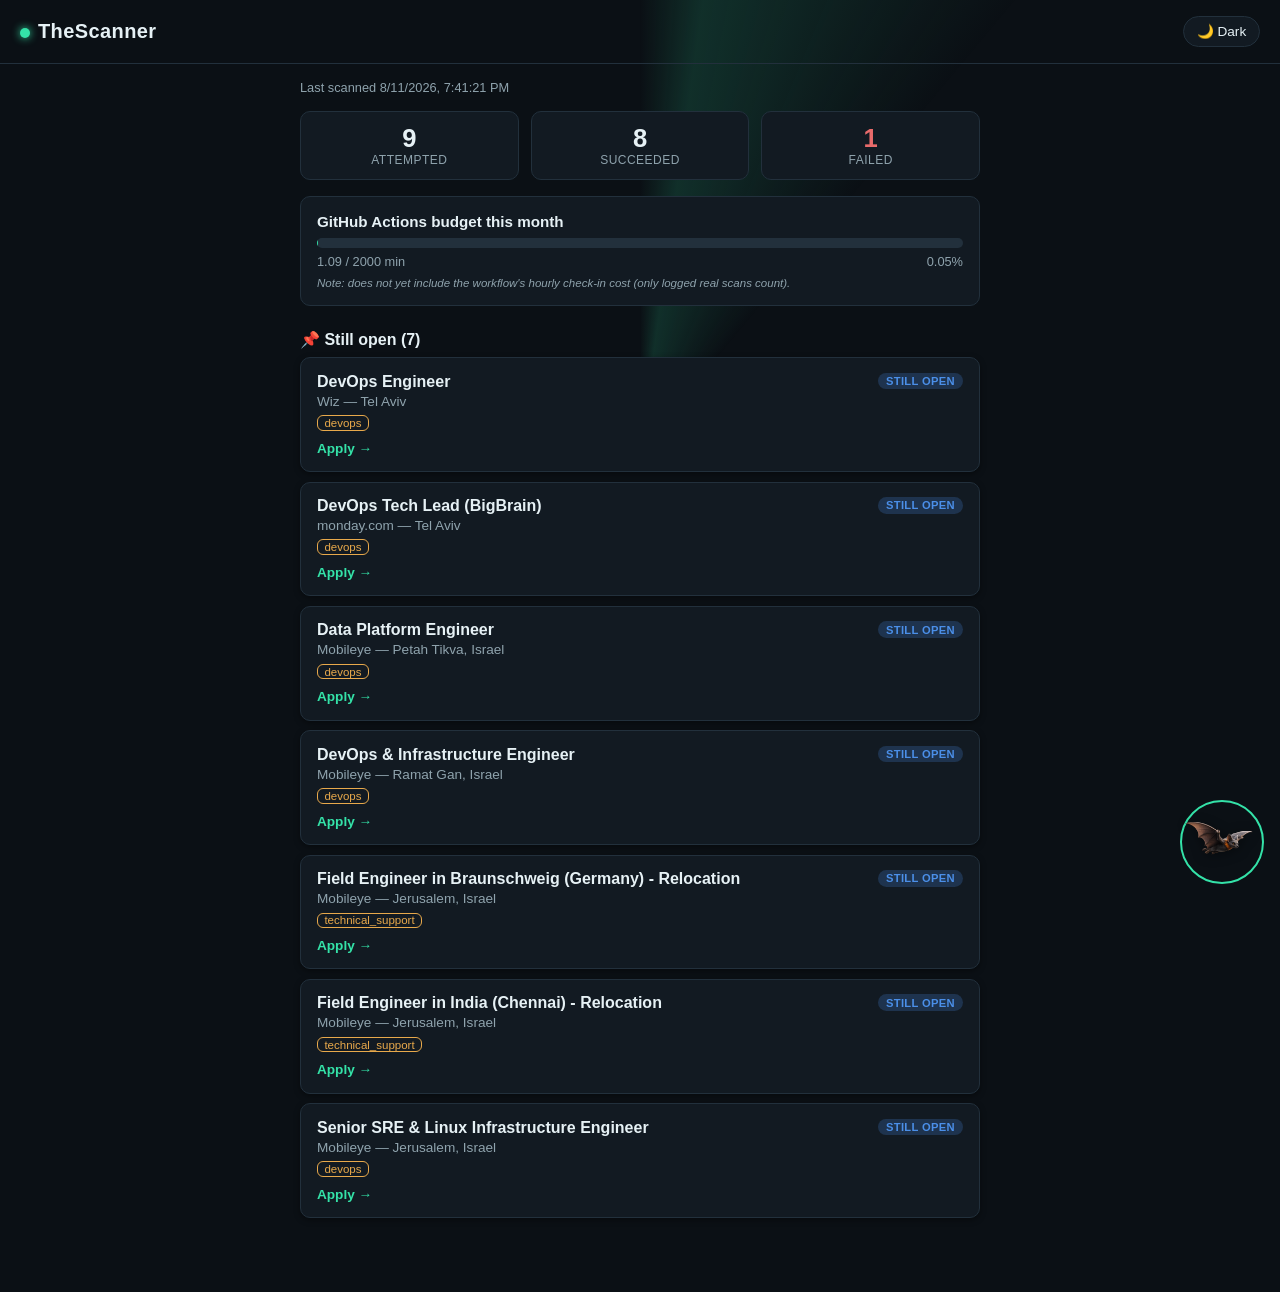
==== pwa/index.html @ 512afd92 "Session 15: the first real PWA Includes Session 14's pending work (usage/budget.py real budget calcu" ====
<!doctype html>
<html lang="en">
<head>
  <meta charset="utf-8" />
  <meta name="viewport" content="width=device-width, initial-scale=1" />
  <title>TheScanner</title>
  <link rel="manifest" href="manifest.json" />
  <link rel="icon" href="icons/icon-192.png" />
  <meta name="theme-color" content="#0b1015" />
  <link rel="stylesheet" href="styles.css" />
</head>
<body>
  <div class="radar-backdrop" aria-hidden="true"></div>

  <header>
    <h1><span class="radar-dot" aria-hidden="true"></span>TheScanner</h1>
    <button id="theme-toggle" type="button" aria-label="Toggle dark/light theme">🌙 Dark</button>
  </header>

  <main>
    <p class="generated-at" id="generated-at"></p>

    <section class="summary-strip" id="summary-strip" aria-label="Scan summary">
      <!-- Filled by app.js from latest_scan.json -->
    </section>

    <section class="budget-widget" aria-label="Scan budget">
      <h2>GitHub Actions budget this month</h2>
      <div class="budget-bar-track">
        <div class="budget-bar-fill" id="budget-bar-fill"></div>
      </div>
      <div class="budget-numbers" id="budget-numbers"></div>
      <p class="budget-note" id="budget-note"></p>
    </section>

    <div id="job-groups">
      <!-- Filled by app.js: one .job-group per scan_status, from latest_scan.json -->
    </div>
  </main>

  <div class="mascot-widget" aria-hidden="true">
    <div class="ping-ring"></div>
    <img id="mascot-frame" src="bat-frame-1.png" alt="" />
  </div>

  <script src="app.js"></script>
</body>
</html>
---- pwa/styles.css ----
/* TheScanner PWA — dark radar theme (Session 15).

No demo.html was found in the repo to match pixel-for-pixel (flagged in
the handoff) — this is built from the task's own description (dark radar
theme, sonar-corner mascot widget, job cards with new/still_open badges)
plus the real mascot art already in the repo. Light theme is a straight
variable-swap via [data-theme="light"], since the toggle itself is
cosmetic-only this session (no persistence yet — deferred per scope).
*/

:root {
  --bg: #0b1015;
  --bg-elevated: #121a22;
  --border: #22303c;
  --text: #e6f1f5;
  --text-dim: #8fa3ad;
  --radar-green: #34e2a8;
  --radar-green-dim: #1c6b52;
  --accent-amber: #e8a94b; /* echoes the mascot's fur collar */
  --new-badge: #34e2a8;
  --still-open-badge: #4b8fe8;
  --error-red: #e86b6b;
  --shadow: rgba(0, 0, 0, 0.4);
}

[data-theme="light"] {
  --bg: #f4f7f8;
  --bg-elevated: #ffffff;
  --border: #d7e0e3;
  --text: #12181c;
  --text-dim: #5b6b72;
  --radar-green: #0f9d6f;
  --radar-green-dim: #bfe9d9;
  --accent-amber: #c07a1e;
  --new-badge: #0f9d6f;
  --still-open-badge: #2a6fc7;
  --error-red: #c0392b;
  --shadow: rgba(0, 0, 0, 0.08);
}

* {
  box-sizing: border-box;
}

body {
  margin: 0;
  font-family: -apple-system, "Segoe UI", Roboto, sans-serif;
  background: var(--bg);
  color: var(--text);
  min-height: 100vh;
  transition: background-color 0.2s, color 0.2s;
}

/* --- Radar sweep backdrop: a slowly-rotating conic gradient behind the
   header, evoking a sonar/radar scope. Purely decorative, GPU-cheap
   (one rotating gradient, no per-frame JS). --- */
.radar-backdrop {
  position: fixed;
  inset: 0;
  z-index: -1;
  overflow: hidden;
  pointer-events: none;
}

.radar-backdrop::before {
  content: "";
  position: absolute;
  top: -50%;
  left: -50%;
  width: 200%;
  height: 200%;
  background: conic-gradient(
    from 0deg,
    transparent 0deg,
    var(--radar-green-dim) 8deg,
    transparent 40deg
  );
  animation: radar-sweep 6s linear infinite;
  opacity: 0.35;
}

@keyframes radar-sweep {
  to {
    transform: rotate(360deg);
  }
}

header {
  display: flex;
  align-items: center;
  justify-content: space-between;
  padding: 1rem 1.25rem;
  border-bottom: 1px solid var(--border);
}

header h1 {
  font-size: 1.25rem;
  margin: 0;
  letter-spacing: 0.02em;
}

header h1 .radar-dot {
  display: inline-block;
  width: 0.5em;
  height: 0.5em;
  border-radius: 50%;
  background: var(--radar-green);
  margin-right: 0.4em;
  box-shadow: 0 0 8px var(--radar-green);
  animation: pulse 2s ease-in-out infinite;
}

@keyframes pulse {
  0%, 100% { opacity: 1; }
  50% { opacity: 0.4; }
}

#theme-toggle {
  background: var(--bg-elevated);
  border: 1px solid var(--border);
  color: var(--text);
  border-radius: 999px;
  padding: 0.4rem 0.8rem;
  cursor: pointer;
  font-size: 0.85rem;
}

main {
  max-width: 720px;
  margin: 0 auto;
  padding: 1rem 1.25rem 4rem;
}

/* --- Summary strip: companies attempted/succeeded/failed, generated_at --- */
.summary-strip {
  display: grid;
  grid-template-columns: repeat(3, 1fr);
  gap: 0.75rem;
  margin: 1rem 0;
}

.summary-tile {
  background: var(--bg-elevated);
  border: 1px solid var(--border);
  border-radius: 10px;
  padding: 0.75rem;
  text-align: center;
}

.summary-tile .value {
  font-size: 1.6rem;
  font-weight: 600;
}

.summary-tile .label {
  font-size: 0.75rem;
  color: var(--text-dim);
  text-transform: uppercase;
  letter-spacing: 0.04em;
}

.summary-tile.failed .value {
  color: var(--error-red);
}

.generated-at {
  color: var(--text-dim);
  font-size: 0.8rem;
  margin: 0 0 1rem;
}

/* --- Scan budget widget --- */
.budget-widget {
  background: var(--bg-elevated);
  border: 1px solid var(--border);
  border-radius: 10px;
  padding: 1rem;
  margin: 1rem 0;
}

.budget-widget h2 {
  margin: 0 0 0.5rem;
  font-size: 0.95rem;
}

.budget-bar-track {
  background: var(--border);
  border-radius: 999px;
  height: 10px;
  overflow: hidden;
}

.budget-bar-fill {
  height: 100%;
  background: var(--radar-green);
  border-radius: 999px;
  transition: width 0.4s ease;
}

.budget-bar-fill.over-cap {
  background: var(--error-red);
}

.budget-numbers {
  display: flex;
  justify-content: space-between;
  font-size: 0.8rem;
  color: var(--text-dim);
  margin-top: 0.4rem;
}

.budget-note {
  font-size: 0.72rem;
  color: var(--text-dim);
  margin: 0.5rem 0 0;
  font-style: italic;
}

/* --- Job groups + cards --- */
.job-group h2 {
  font-size: 1rem;
  margin: 1.5rem 0 0.5rem;
  display: flex;
  align-items: center;
  gap: 0.5rem;
}

.job-card {
  background: var(--bg-elevated);
  border: 1px solid var(--border);
  border-radius: 10px;
  padding: 0.9rem 1rem;
  margin-bottom: 0.6rem;
  box-shadow: 0 2px 6px var(--shadow);
}

.job-card-top {
  display: flex;
  justify-content: space-between;
  align-items: flex-start;
  gap: 0.75rem;
}

.job-title {
  font-weight: 600;
  margin: 0 0 0.2rem;
}

.job-meta {
  color: var(--text-dim);
  font-size: 0.85rem;
  margin: 0;
}

.badge {
  display: inline-block;
  font-size: 0.7rem;
  font-weight: 600;
  text-transform: uppercase;
  letter-spacing: 0.03em;
  padding: 0.15rem 0.5rem;
  border-radius: 999px;
  white-space: nowrap;
}

.badge.new {
  background: color-mix(in srgb, var(--new-badge) 22%, transparent);
  color: var(--new-badge);
}

.badge.still_open {
  background: color-mix(in srgb, var(--still-open-badge) 22%, transparent);
  color: var(--still-open-badge);
}

.role-tag {
  display: inline-block;
  font-size: 0.72rem;
  color: var(--accent-amber);
  border: 1px solid var(--accent-amber);
  border-radius: 6px;
  padding: 0.05rem 0.4rem;
  margin-top: 0.4rem;
}

.apply-link {
  display: inline-block;
  margin-top: 0.6rem;
  color: var(--radar-green);
  text-decoration: none;
  font-size: 0.85rem;
  font-weight: 600;
}

.apply-link:hover {
  text-decoration: underline;
}

.empty-state, .error-state {
  color: var(--text-dim);
  text-align: center;
  padding: 2rem 1rem;
}

.error-state {
  color: var(--error-red);
}

/* --- Sonar-corner mascot widget: fixed to a screen corner, a small
   radar "ping" ring animates outward from behind the bat on a loop,
   and the bat's own pose cycles through the 4 captured frames to read
   as a gentle wing-flap rather than a static sticker. --- */
.mascot-widget {
  position: fixed;
  right: 1rem;
  bottom: 1rem;
  width: 84px;
  height: 84px;
  pointer-events: none;
  z-index: 5;
}

.mascot-widget .ping-ring {
  position: absolute;
  inset: 0;
  border: 2px solid var(--radar-green);
  border-radius: 50%;
  animation: ping 2.4s ease-out infinite;
}

@keyframes ping {
  0% { transform: scale(0.5); opacity: 0.8; }
  100% { transform: scale(1.6); opacity: 0; }
}

.mascot-widget img {
  position: absolute;
  inset: 0;
  width: 100%;
  height: 100%;
  object-fit: contain;
  filter: drop-shadow(0 2px 6px var(--shadow));
}

/* The 4 pose frames cycle via a JS-driven <img src> swap (app.js), not a
   CSS sprite/steps() animation — simpler than fighting 4 frames that
   aren't a uniform sprite grid position within one element's background. */

@media (max-width: 480px) {
  .summary-strip {
    grid-template-columns: 1fr 1fr;
  }
  .mascot-widget {
    width: 64px;
    height: 64px;
  }
}
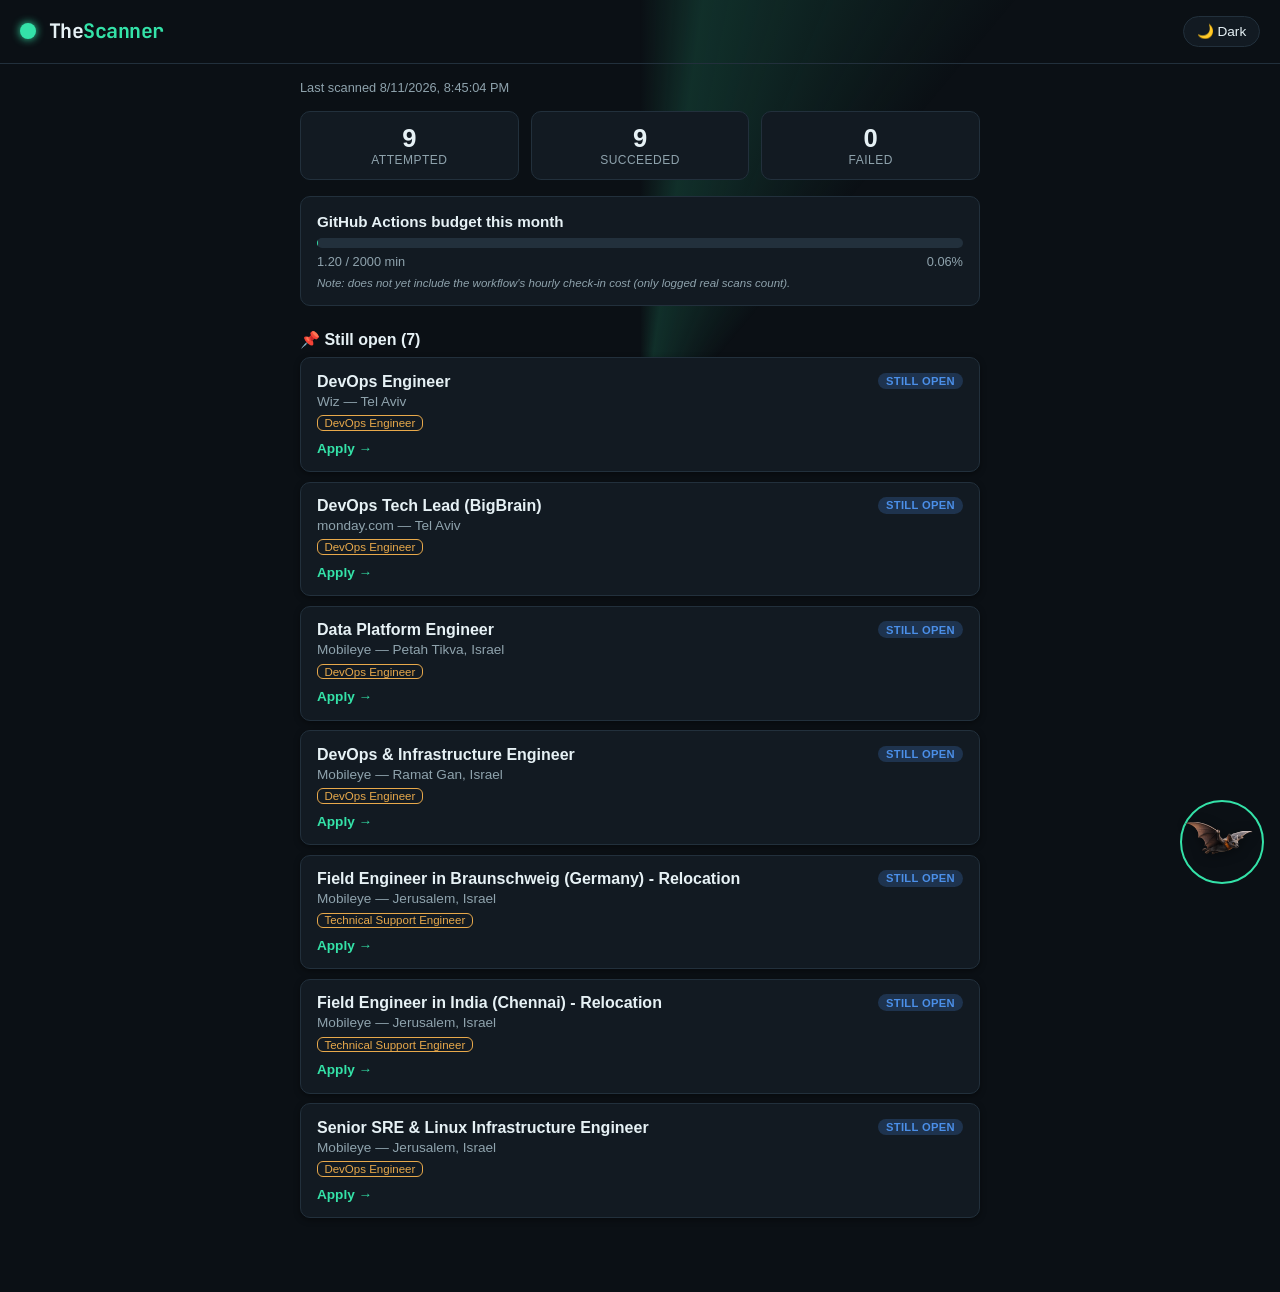
==== commit 22f007ab: "Session 17: PWA visual fixes (wordmark, role labels) - Wordmark: .wordmark/.wordmark span now match " ====
--- a/pwa/index.html
+++ b/pwa/index.html
@@ -7,13 +7,18 @@
   <link rel="manifest" href="manifest.json" />
   <link rel="icon" href="icons/icon-192.png" />
   <meta name="theme-color" content="#0b1015" />
+  <link rel="preconnect" href="https://fonts.googleapis.com" />
+  <link href="https://fonts.googleapis.com/css2?family=JetBrains+Mono:wght@400;500;700&family=IBM+Plex+Sans:wght@400;500;600&display=swap" rel="stylesheet" />
   <link rel="stylesheet" href="styles.css" />
 </head>
 <body>
   <div class="radar-backdrop" aria-hidden="true"></div>
 
   <header>
-    <h1><span class="radar-dot" aria-hidden="true"></span>TheScanner</h1>
+    <h1>
+      <span class="radar-dot" aria-hidden="true"></span>
+      <div class="wordmark">The<span>Scanner</span></div>
+    </h1>
     <button id="theme-toggle" type="button" aria-label="Toggle dark/light theme">🌙 Dark</button>
   </header>
 
--- a/pwa/styles.css
+++ b/pwa/styles.css
@@ -16,6 +16,13 @@
   --text-dim: #8fa3ad;
   --radar-green: #34e2a8;
   --radar-green-dim: #1c6b52;
+  /* --teal: the wordmark spec (Session 17) references var(--teal)
+     directly, but the original demo.html — which never made it into this
+     repo — isn't available to pull its exact hex from. Aliased to the
+     same accent already used everywhere else in this UI (radar dot,
+     budget bar, apply links) rather than guessing a new, unrelated color;
+     flagged in the handoff as a judgment call, not a confirmed match. */
+  --teal: var(--radar-green);
   --accent-amber: #e8a94b; /* echoes the mascot's fur collar */
   --new-badge: #34e2a8;
   --still-open-badge: #4b8fe8;
@@ -31,6 +38,7 @@
   --text-dim: #5b6b72;
   --radar-green: #0f9d6f;
   --radar-green-dim: #bfe9d9;
+  --teal: var(--radar-green);
   --accent-amber: #c07a1e;
   --new-badge: #0f9d6f;
   --still-open-badge: #2a6fc7;
@@ -94,10 +102,21 @@
 }
 
 header h1 {
-  font-size: 1.25rem;
+  display: flex;
+  align-items: center;
   margin: 0;
-  letter-spacing: 0.02em;
-}
+}
+
+/* Wordmark — matches the original demo.html spec exactly (Session 17;
+   Session 15 built the header from a text description since demo.html
+   itself never made it into this repo, and got this part wrong). */
+.wordmark {
+  font-family: 'JetBrains Mono', monospace;
+  font-weight: 700;
+  font-size: 20px;
+  letter-spacing: -0.5px;
+}
+.wordmark span { color: var(--teal); }
 
 header h1 .radar-dot {
   display: inline-block;
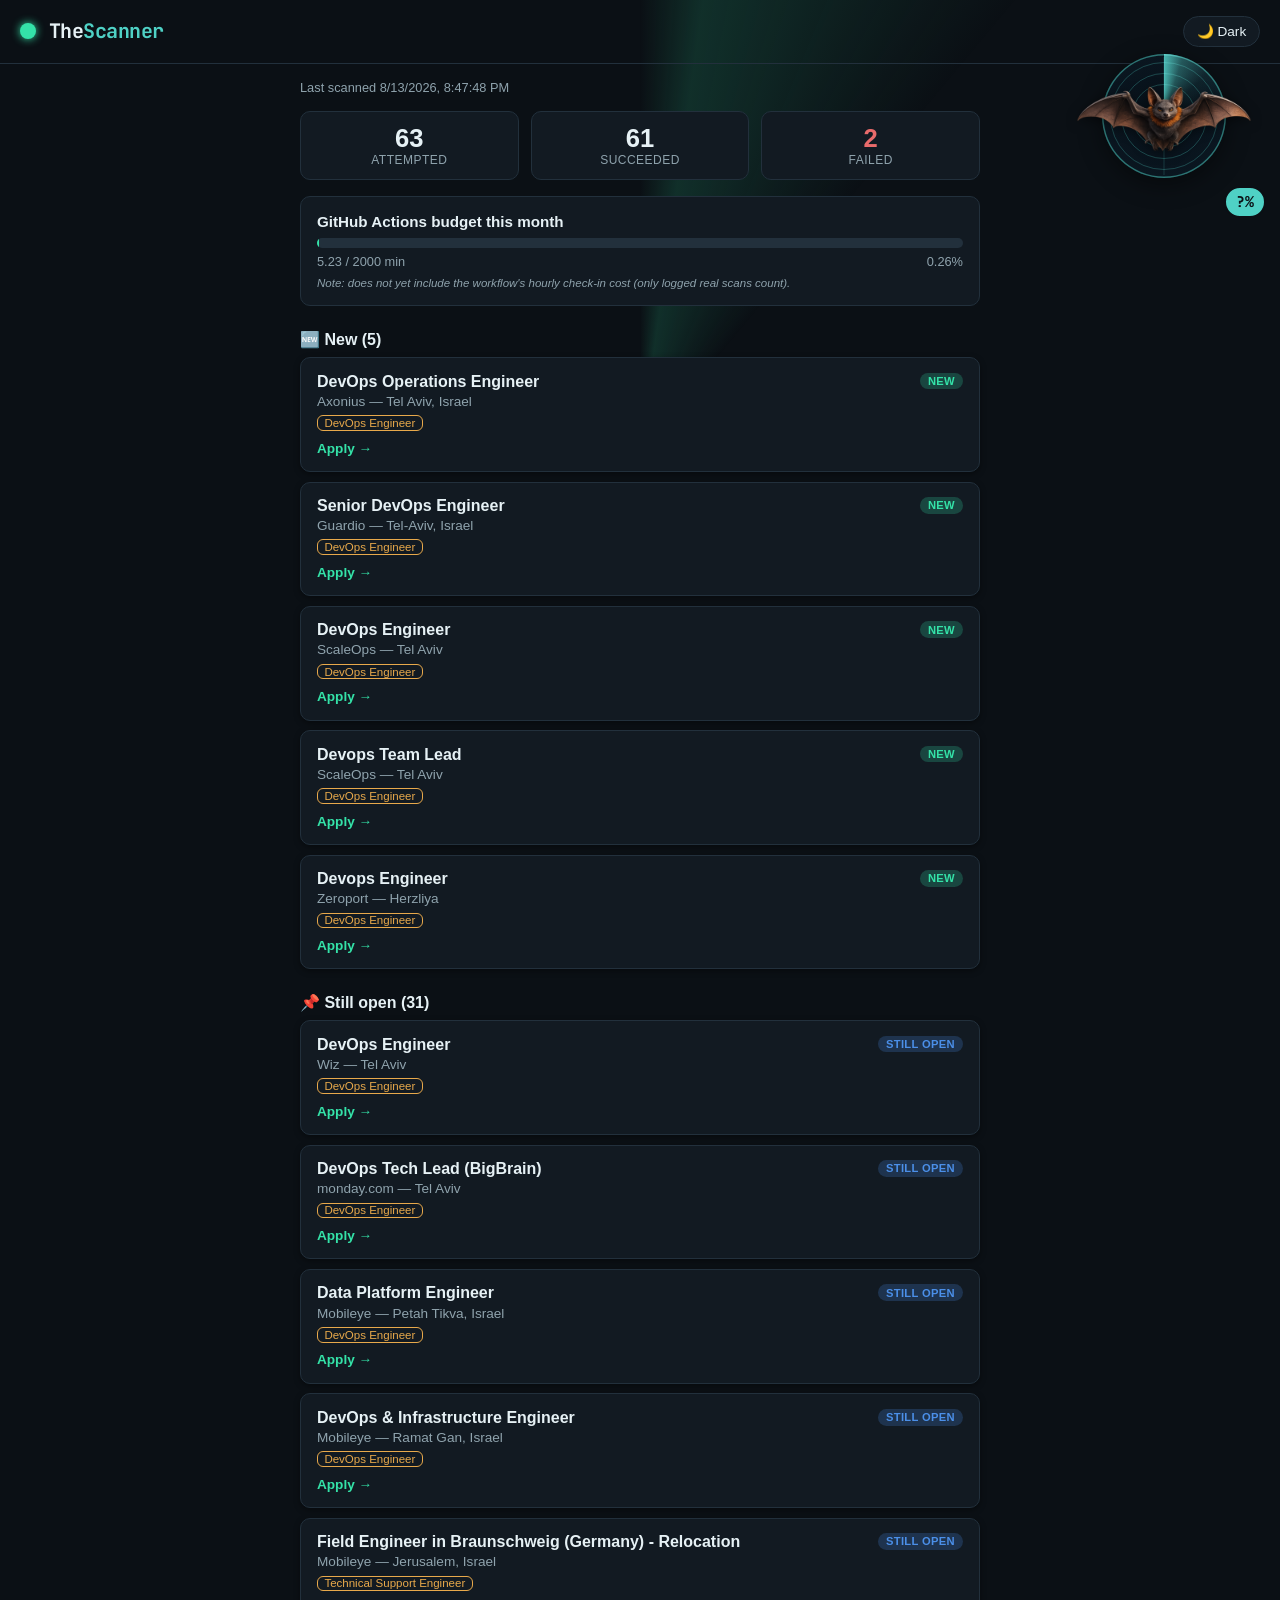
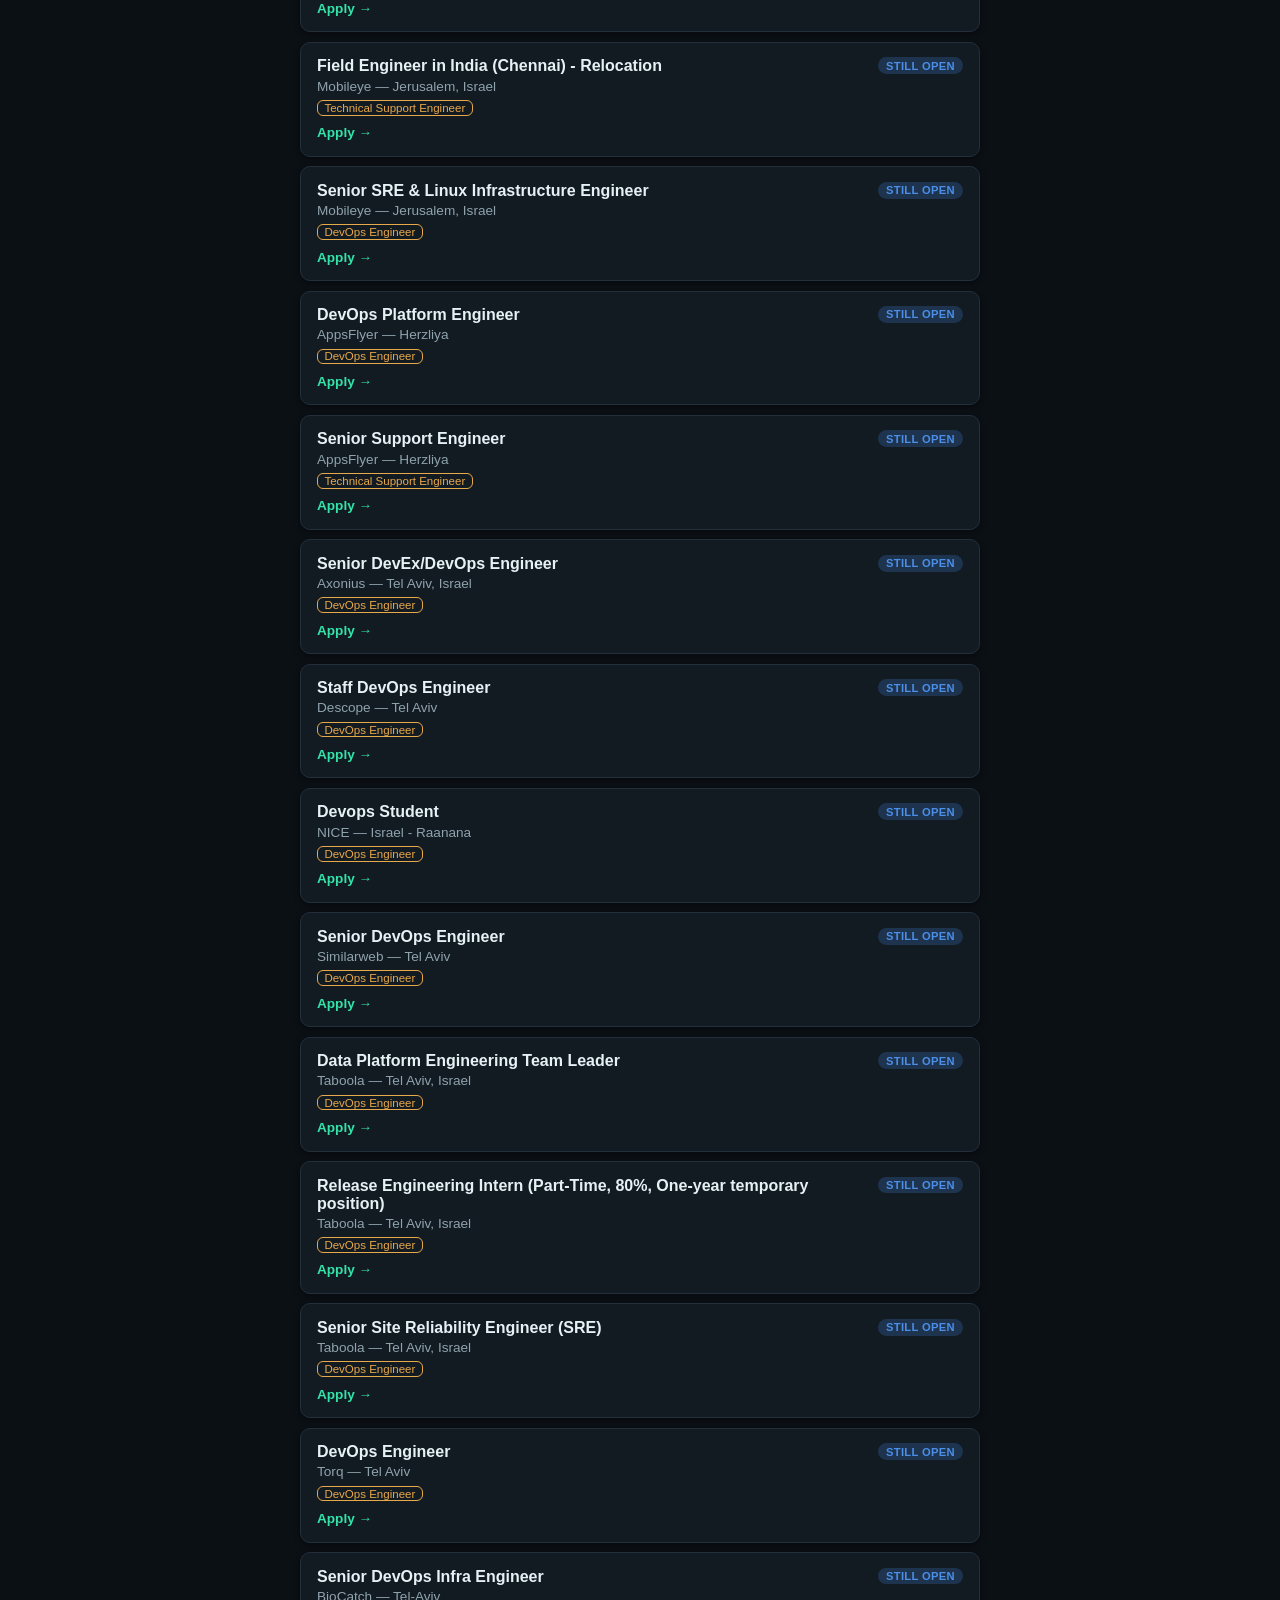
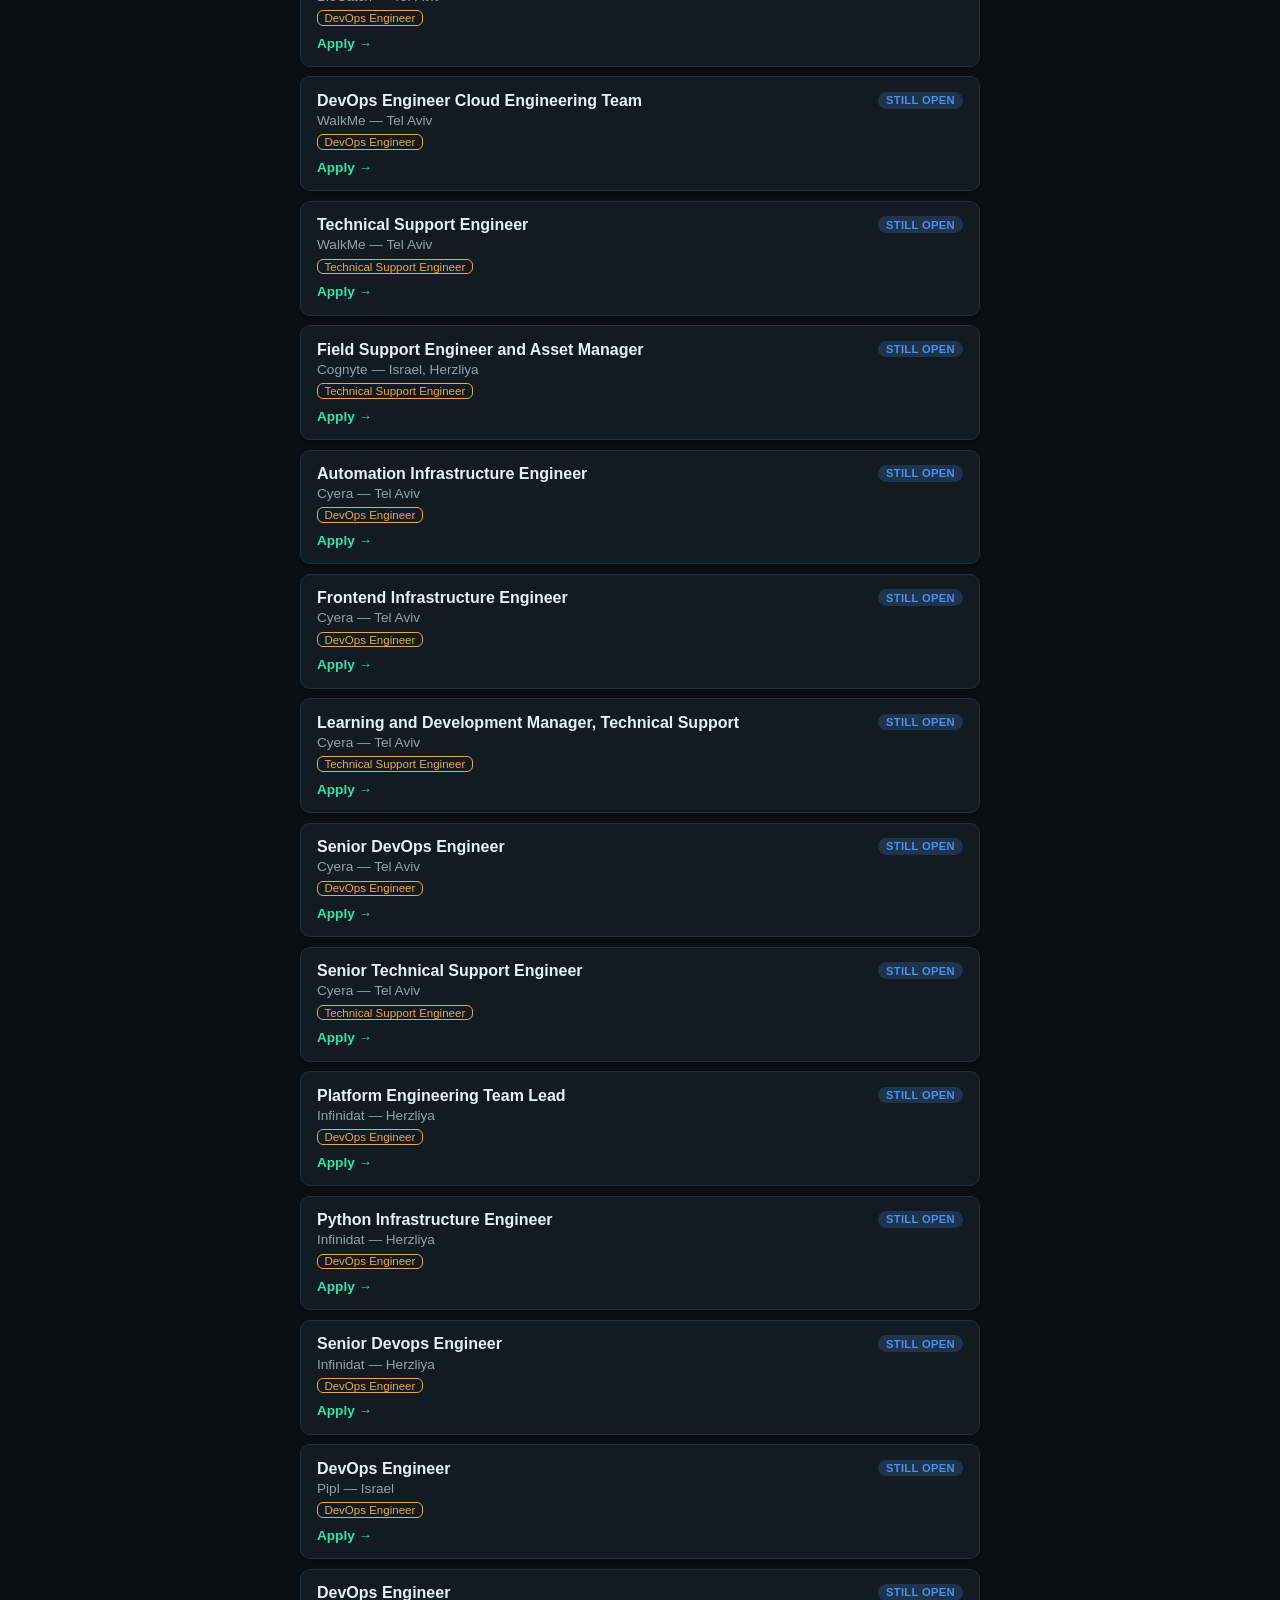
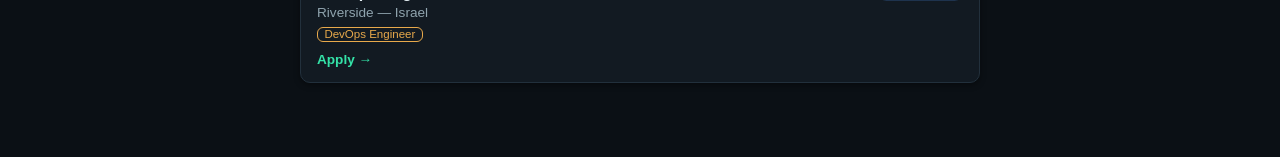
==== commit a02a06c4: "Sessions 23+24: fix the mascot - real photo, exact radar structure Root cause: Session 15 never had " ====
--- a/pwa/index.html
+++ b/pwa/index.html
@@ -43,9 +43,15 @@
     </div>
   </main>
 
-  <div class="mascot-widget" aria-hidden="true">
-    <div class="ping-ring"></div>
-    <img id="mascot-frame" src="bat-frame-1.png" alt="" />
+  <div class="sonar-corner" onclick="showView('stats', document.querySelectorAll('.tab')[1])">
+    <div class="radar-screen"></div>
+    <div class="range-ring r1"></div>
+    <div class="range-ring r2"></div>
+    <div class="range-ring r3"></div>
+    <div class="crosshair"></div>
+    <div class="sweep-bg"></div>
+    <img src="real_mascot.png" alt="TheScanner mascot">
+    <div class="pct-badge">?%</div>
   </div>
 
   <script src="app.js"></script>
--- a/pwa/styles.css
+++ b/pwa/styles.css
@@ -16,13 +16,11 @@
   --text-dim: #8fa3ad;
   --radar-green: #34e2a8;
   --radar-green-dim: #1c6b52;
-  /* --teal: the wordmark spec (Session 17) references var(--teal)
-     directly, but the original demo.html — which never made it into this
-     repo — isn't available to pull its exact hex from. Aliased to the
-     same accent already used everywhere else in this UI (radar dot,
-     budget bar, apply links) rather than guessing a new, unrelated color;
-     flagged in the handoff as a judgment call, not a confirmed match. */
-  --teal: var(--radar-green);
+  /* --teal: the real dark-theme value, given directly by Elad (Session
+     19) — replaces the --radar-green alias Session 17 used as a
+     placeholder judgment call while this value wasn't available.
+     demo.html itself is deliberately not part of this repo. */
+  --teal: #4FD1C5;
   --accent-amber: #e8a94b; /* echoes the mascot's fur collar */
   --new-badge: #34e2a8;
   --still-open-badge: #4b8fe8;
@@ -38,7 +36,9 @@
   --text-dim: #5b6b72;
   --radar-green: #0f9d6f;
   --radar-green-dim: #bfe9d9;
-  --teal: var(--radar-green);
+  /* Real light-theme value, given directly by Elad (Session 19), same
+     reasoning as the dark-theme --teal above. */
+  --teal: #2A9D8F;
   --accent-amber: #c07a1e;
   --new-badge: #0f9d6f;
   --still-open-badge: #2a6fc7;
@@ -325,52 +325,78 @@
   color: var(--error-red);
 }
 
-/* --- Sonar-corner mascot widget: fixed to a screen corner, a small
-   radar "ping" ring animates outward from behind the bat on a loop,
-   and the bat's own pose cycles through the 4 captured frames to read
-   as a gentle wing-flap rather than a static sticker. --- */
-.mascot-widget {
+/* --- Sonar-corner mascot widget (Session 24): exact structure/values
+   from the real reference file, given verbatim in the task rather than
+   built from a text description — the same failure mode that produced
+   Session 15's much simpler .mascot-widget/.ping-ring (a single pulsing
+   ring around a plain <img>) is what this replaces entirely. Renamed
+   the container to .sonar-corner to match the real reference exactly,
+   rather than keeping .mascot-widget and adapting the internals to fit
+   — one less layer of naming drift between this file and the source of
+   truth. Nothing here is a guess: every value below (insets, colors,
+   the 3s sweep) is copied as given. --- */
+.sonar-corner {
   position: fixed;
-  right: 1rem;
-  bottom: 1rem;
-  width: 84px;
-  height: 84px;
-  pointer-events: none;
-  z-index: 5;
-}
-
-.mascot-widget .ping-ring {
-  position: absolute;
-  inset: 0;
-  border: 2px solid var(--radar-green);
+  top: 16px; right: 16px;
+  width: 200px; height: 200px;
+  z-index: 100;
+  cursor: pointer;
+}
+.sonar-corner .radar-screen {
+  position: absolute; inset: 38px;
   border-radius: 50%;
-  animation: ping 2.4s ease-out infinite;
-}
-
-@keyframes ping {
-  0% { transform: scale(0.5); opacity: 0.8; }
-  100% { transform: scale(1.6); opacity: 0; }
-}
-
-.mascot-widget img {
-  position: absolute;
-  inset: 0;
-  width: 100%;
-  height: 100%;
+  background: radial-gradient(circle, #071018 0%, #0A1620 70%, #0A1620 100%);
+  box-shadow: 0 6px 24px rgba(0,0,0,0.45), inset 0 0 0 1.5px rgba(79,209,197,0.5);
+  overflow: hidden;
+}
+.sonar-corner .range-ring {
+  position: absolute; border-radius: 50%;
+  border: 1px solid rgba(79,209,197,0.28);
+}
+.sonar-corner .range-ring.r1 { inset: 46px; }
+.sonar-corner .range-ring.r2 { inset: 57px; }
+.sonar-corner .range-ring.r3 { inset: 68px; }
+.sonar-corner .crosshair {
+  position: absolute; inset: 38px;
+}
+.sonar-corner .crosshair::before,
+.sonar-corner .crosshair::after {
+  content: ''; position: absolute; background: rgba(79,209,197,0.2);
+}
+.sonar-corner .crosshair::before { top: 50%; left: 3px; right: 3px; height: 1px; transform: translateY(-50%); }
+.sonar-corner .crosshair::after { left: 50%; top: 3px; bottom: 3px; width: 1px; transform: translateX(-50%); }
+.sonar-corner .sweep-bg {
+  position: absolute; inset: 38px;
+  border-radius: 50%;
+  background: conic-gradient(from 0deg,
+    rgba(79,209,197,0.85) 0deg,
+    rgba(79,209,197,0.35) 18deg,
+    rgba(79,209,197,0.08) 45deg,
+    transparent 90deg,
+    transparent 360deg);
+  animation: sweep 3s linear infinite;
+  mix-blend-mode: screen;
+}
+@keyframes sweep { to { transform: rotate(360deg); } }
+.sonar-corner img {
+  position: absolute; inset: 4px;
+  width: calc(100% - 8px); height: calc(100% - 8px);
   object-fit: contain;
-  filter: drop-shadow(0 2px 6px var(--shadow));
-}
-
-/* The 4 pose frames cycle via a JS-driven <img src> swap (app.js), not a
-   CSS sprite/steps() animation — simpler than fighting 4 frames that
-   aren't a uniform sprite grid position within one element's background. */
+  z-index: 2;
+  filter: drop-shadow(0 2px 6px rgba(0,0,0,0.5));
+}
+.sonar-corner .pct-badge {
+  position: absolute; bottom: -2px; right: -2px;
+  background: var(--teal); color: var(--bg);
+  font-family: 'JetBrains Mono', monospace;
+  font-size: 15px; font-weight: 700;
+  padding: 4px 10px; border-radius: 999px;
+  border: 2px solid var(--bg);
+  z-index: 3;
+}
 
 @media (max-width: 480px) {
   .summary-strip {
     grid-template-columns: 1fr 1fr;
   }
-  .mascot-widget {
-    width: 64px;
-    height: 64px;
-  }
-}
+}
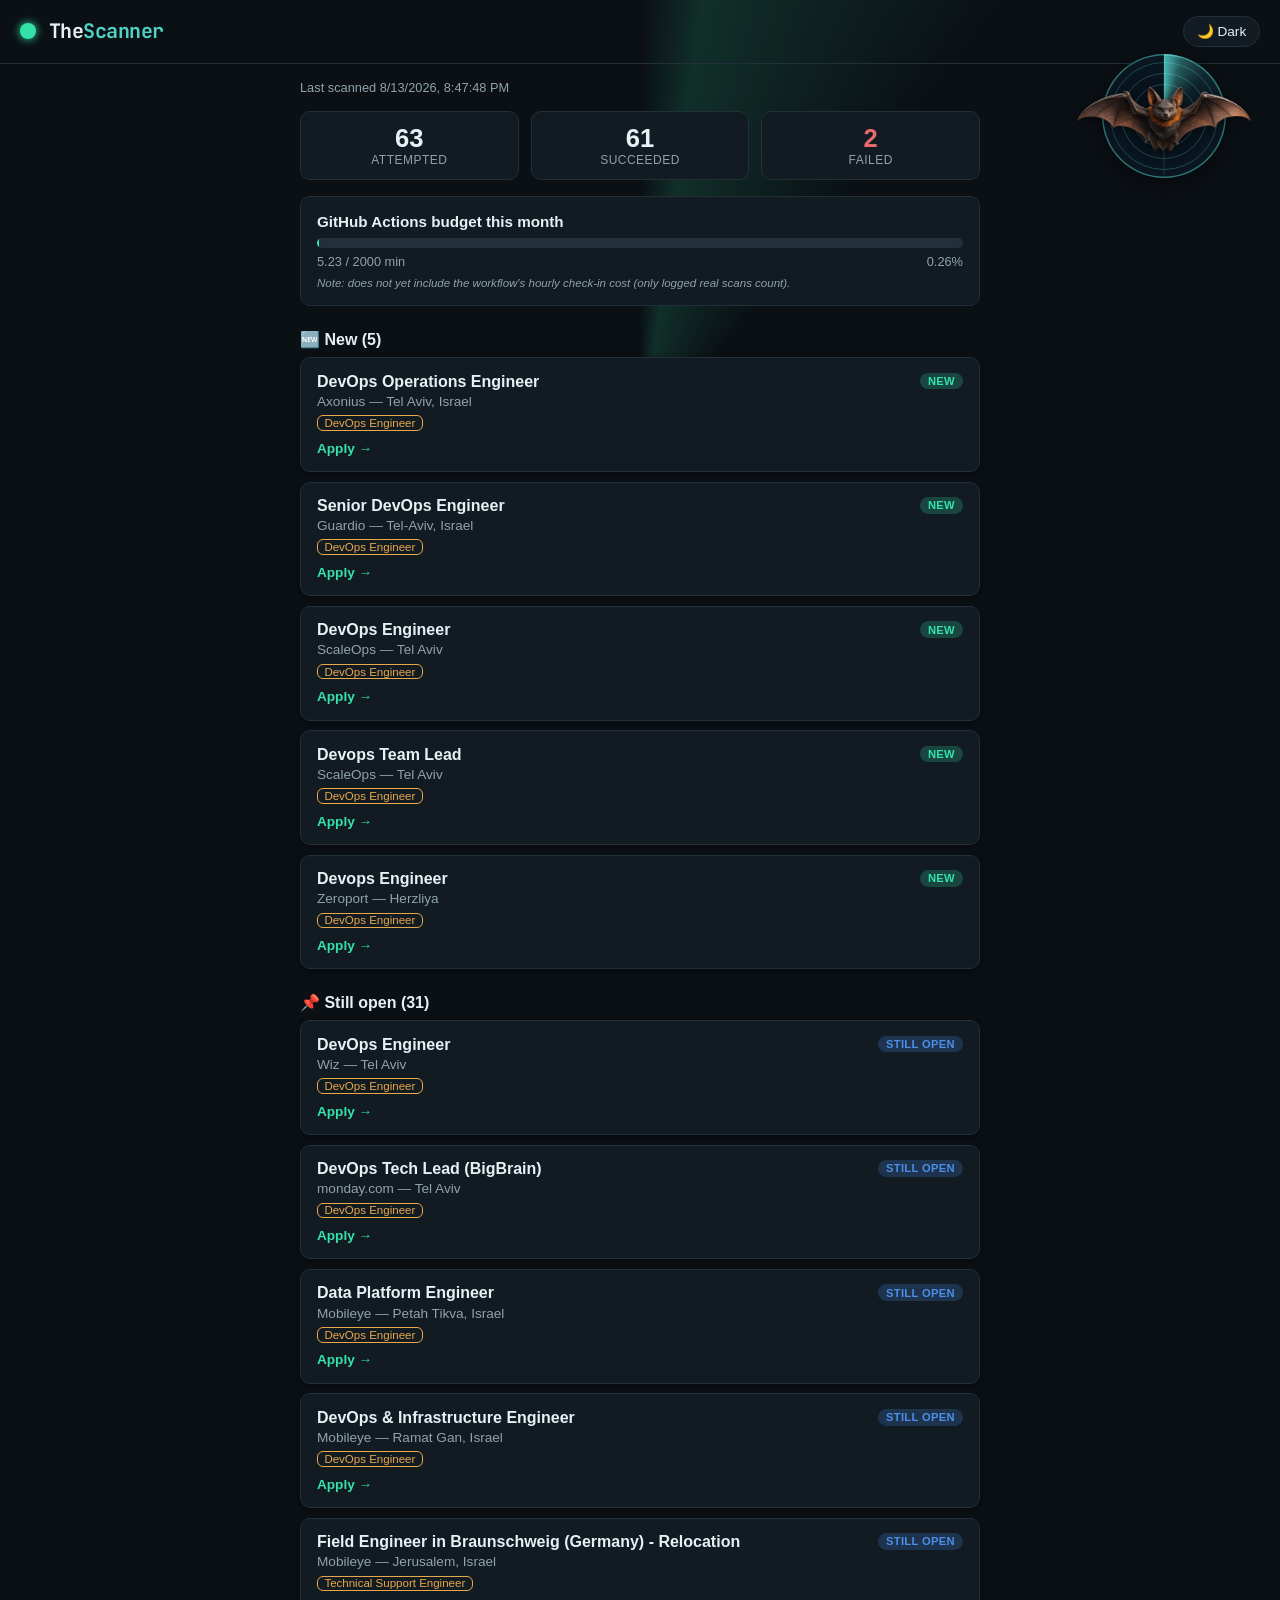
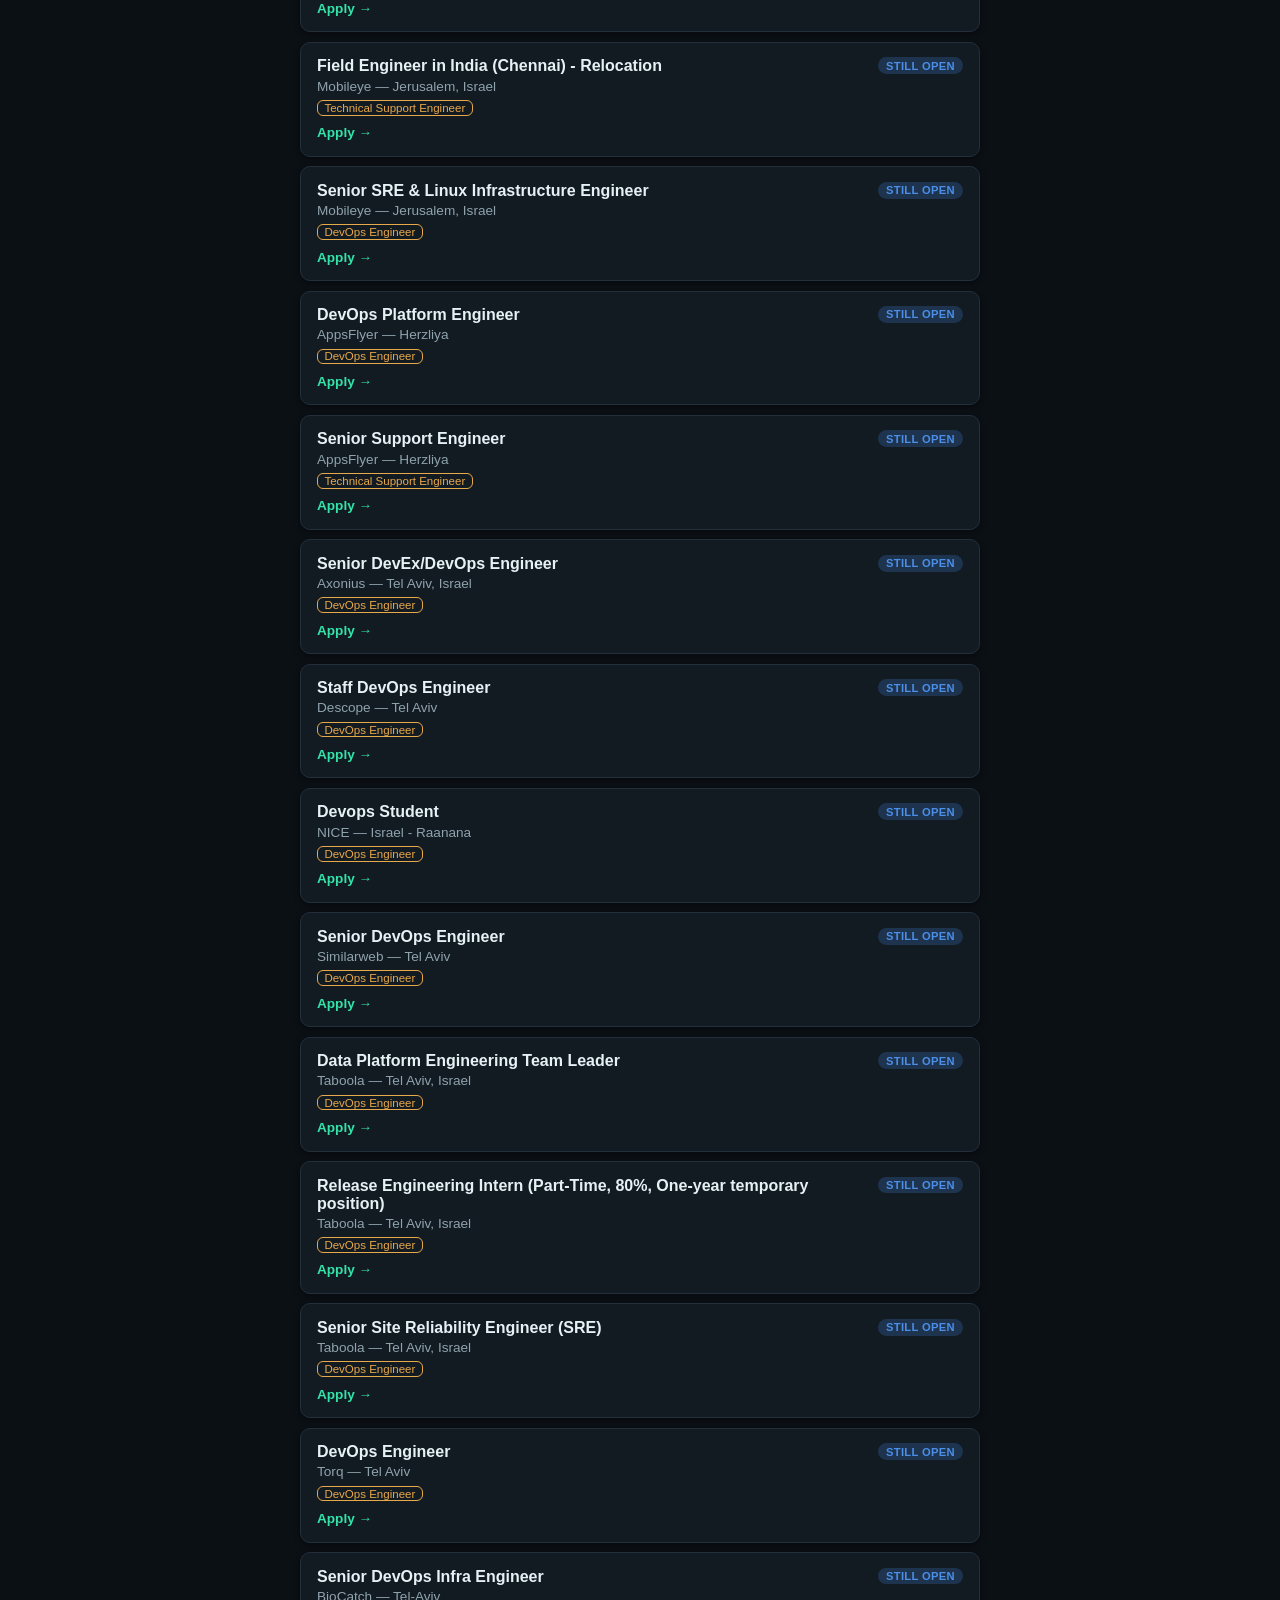
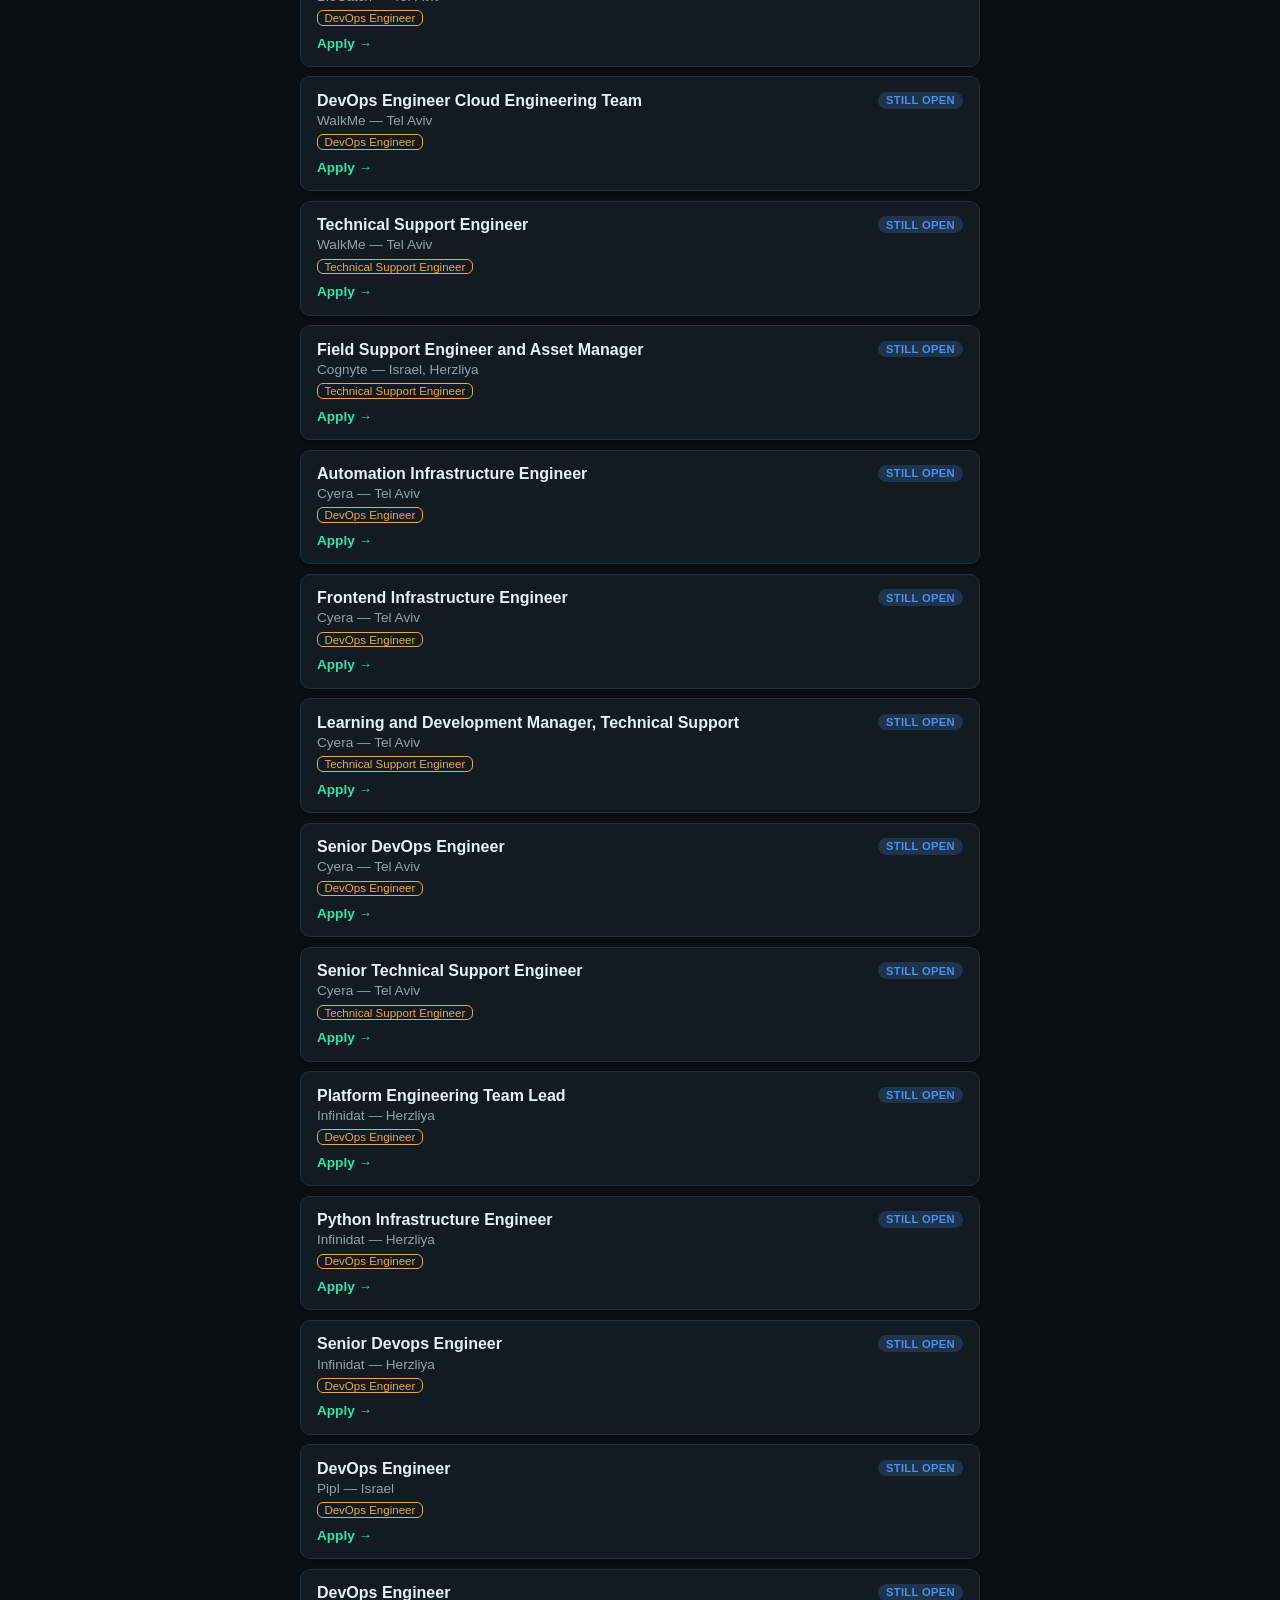
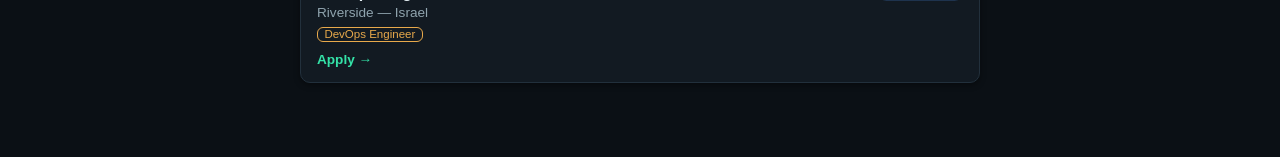
==== commit a1908760: "Session 26: remove the redundant mascot badge + broken onclick Session 25's investigation confirmed " ====
--- a/pwa/index.html
+++ b/pwa/index.html
@@ -43,7 +43,7 @@
     </div>
   </main>
 
-  <div class="sonar-corner" onclick="showView('stats', document.querySelectorAll('.tab')[1])">
+  <div class="sonar-corner">
     <div class="radar-screen"></div>
     <div class="range-ring r1"></div>
     <div class="range-ring r2"></div>
@@ -51,7 +51,6 @@
     <div class="crosshair"></div>
     <div class="sweep-bg"></div>
     <img src="real_mascot.png" alt="TheScanner mascot">
-    <div class="pct-badge">?%</div>
   </div>
 
   <script src="app.js"></script>
--- a/pwa/styles.css
+++ b/pwa/styles.css
@@ -334,13 +334,20 @@
    rather than keeping .mascot-widget and adapting the internals to fit
    — one less layer of naming drift between this file and the source of
    truth. Nothing here is a guess: every value below (insets, colors,
-   the 3s sweep) is copied as given. --- */
+   the 3s sweep) is copied as given.
+
+   Session 26: removed .pct-badge (Session 25 confirmed it was a dead,
+   never-wired placeholder — the real budget percentage already renders
+   correctly in .budget-widget below) and the onclick it went with
+   (pointed at a showView()/.tab system that was never built and isn't
+   planned). No badge, nothing clickable — .sonar-corner is decorative
+   only now, so cursor: pointer came out too rather than leaving a
+   pointer cursor implying an interaction that no longer exists. --- */
 .sonar-corner {
   position: fixed;
   top: 16px; right: 16px;
   width: 200px; height: 200px;
   z-index: 100;
-  cursor: pointer;
 }
 .sonar-corner .radar-screen {
   position: absolute; inset: 38px;
@@ -385,16 +392,6 @@
   z-index: 2;
   filter: drop-shadow(0 2px 6px rgba(0,0,0,0.5));
 }
-.sonar-corner .pct-badge {
-  position: absolute; bottom: -2px; right: -2px;
-  background: var(--teal); color: var(--bg);
-  font-family: 'JetBrains Mono', monospace;
-  font-size: 15px; font-weight: 700;
-  padding: 4px 10px; border-radius: 999px;
-  border: 2px solid var(--bg);
-  z-index: 3;
-}
-
 @media (max-width: 480px) {
   .summary-strip {
     grid-template-columns: 1fr 1fr;
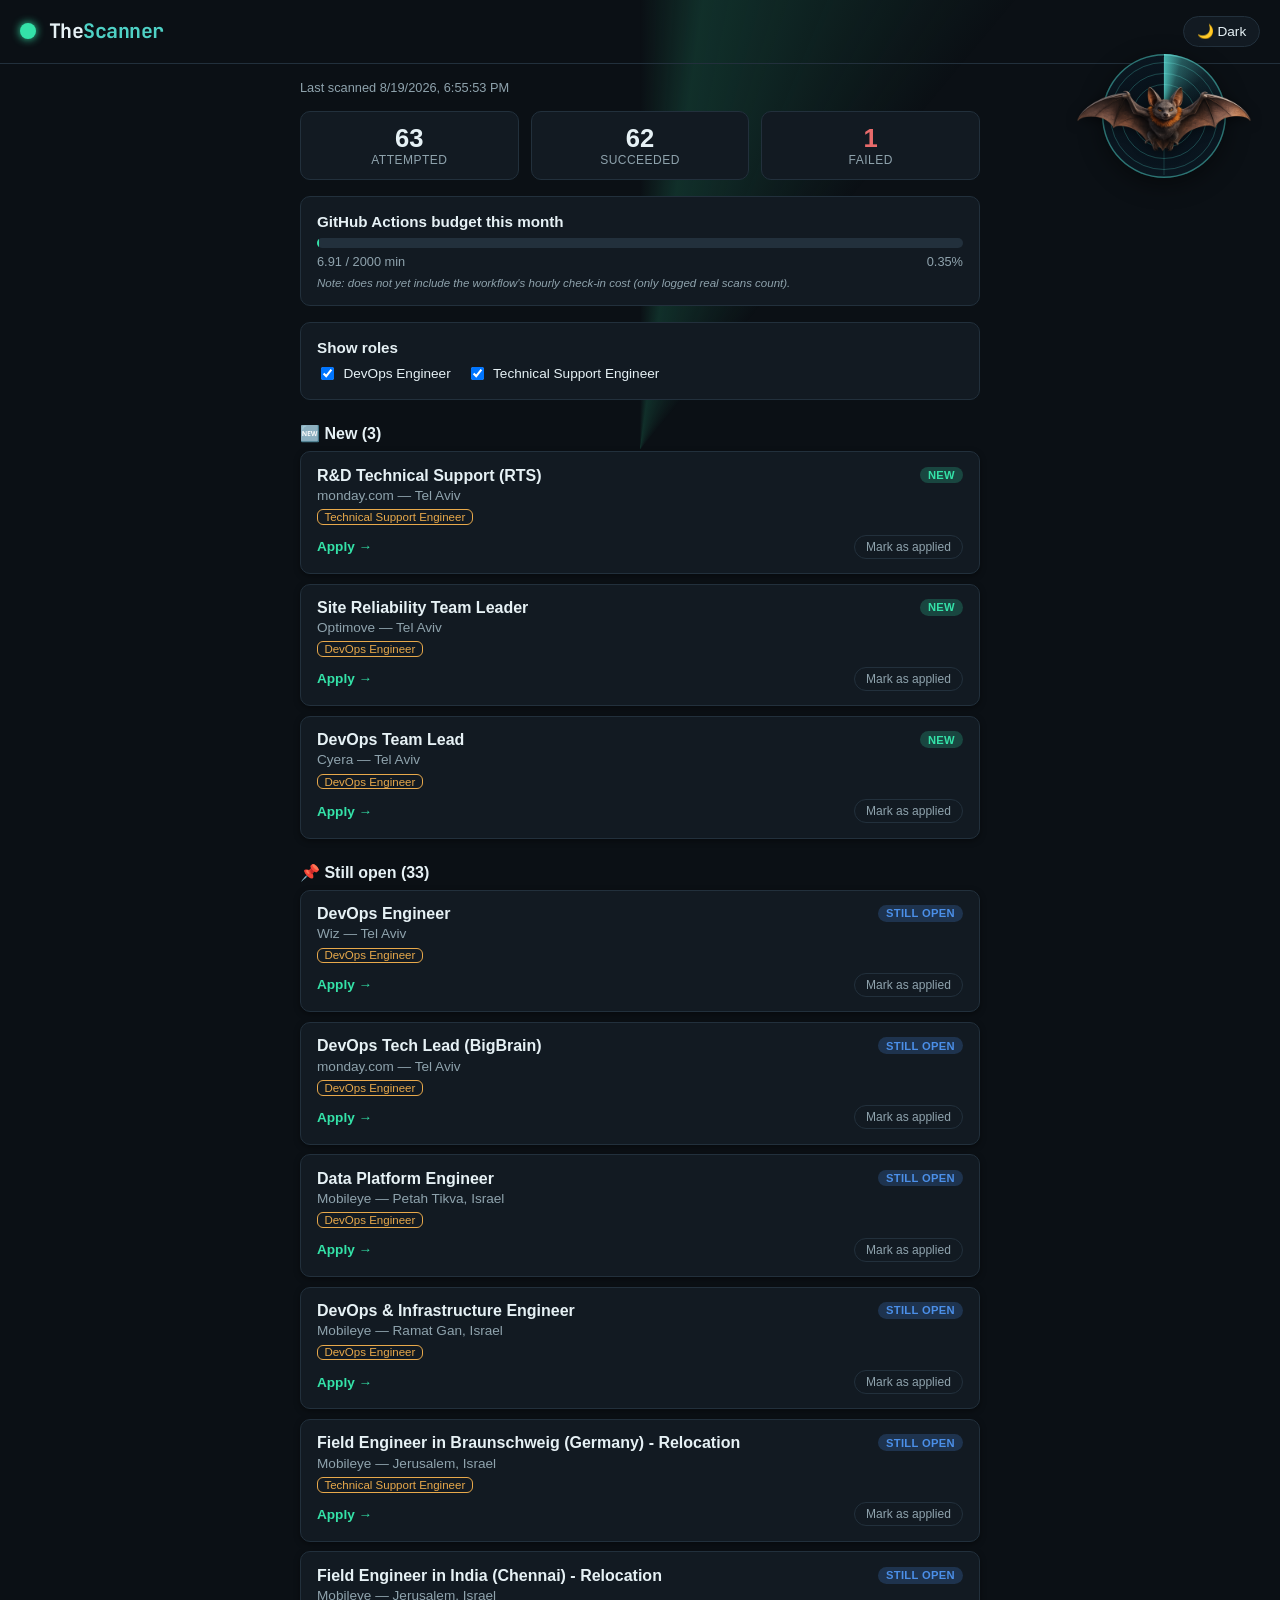
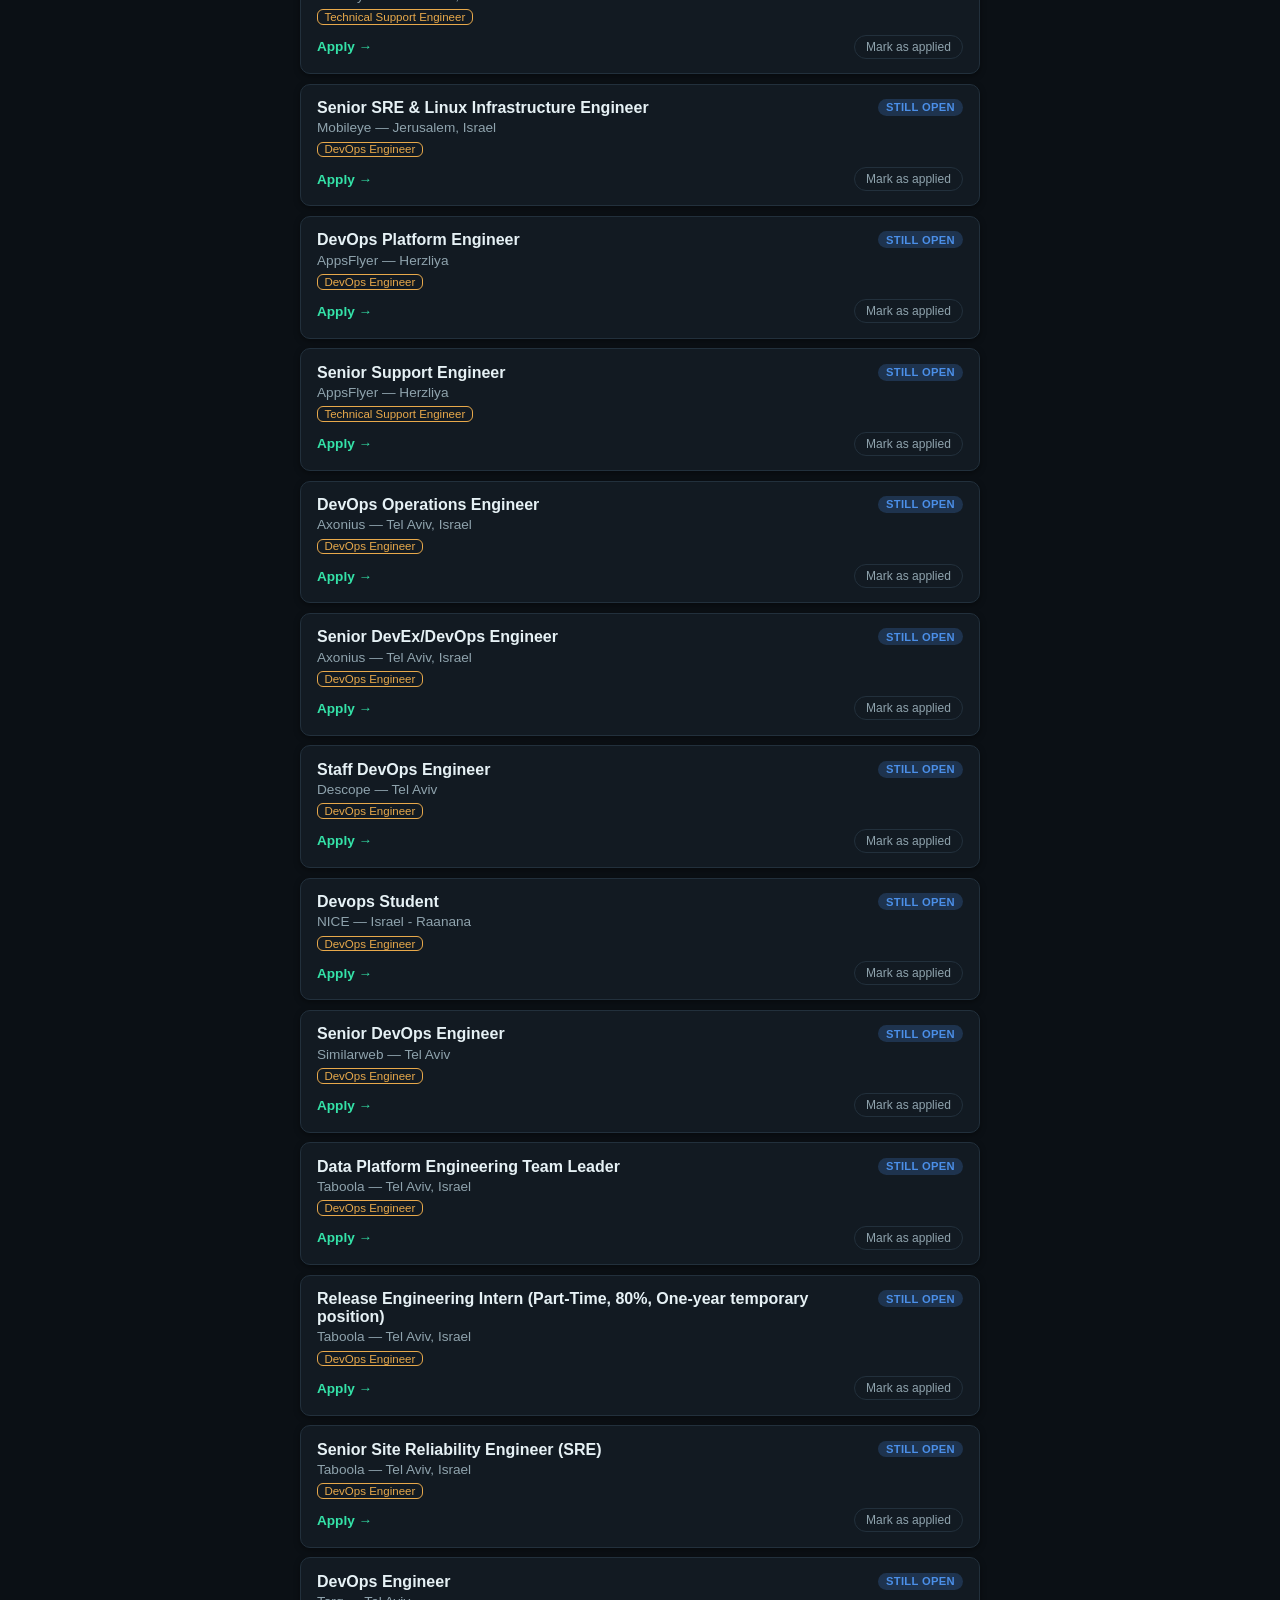
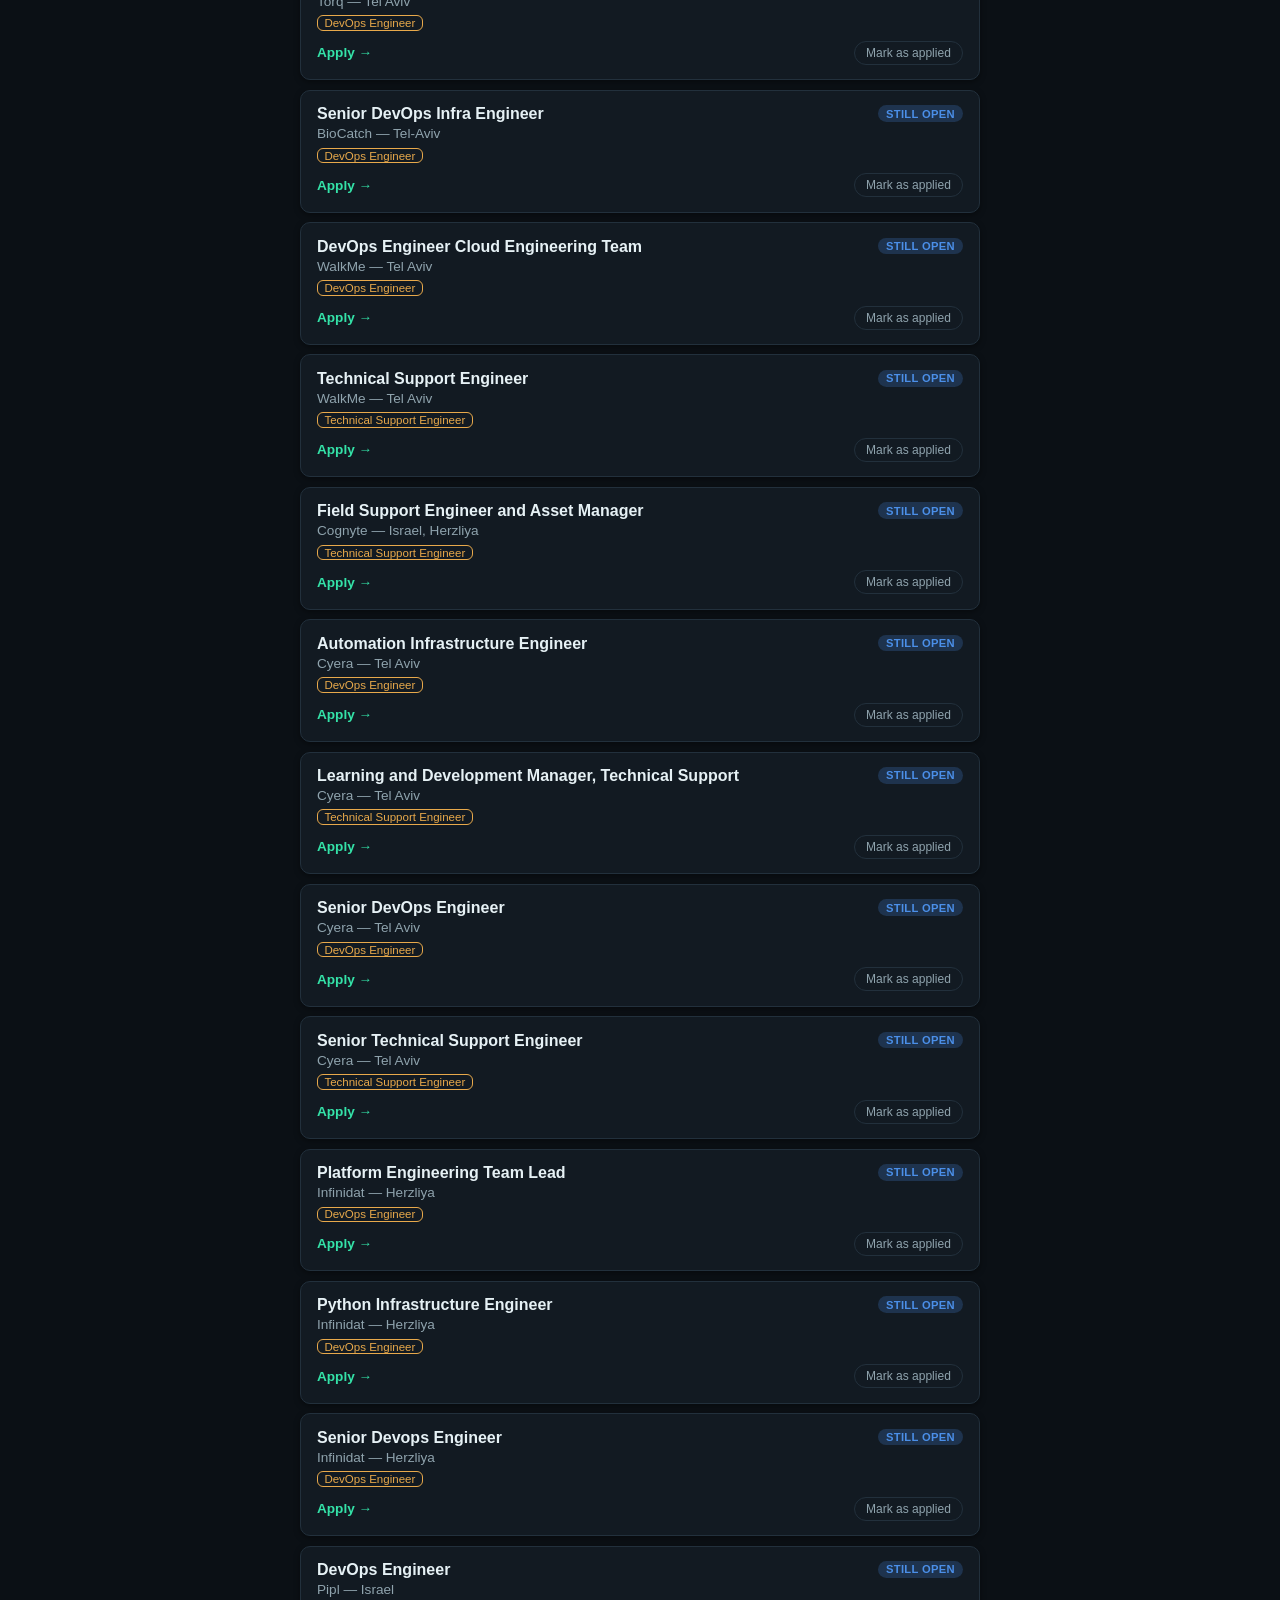
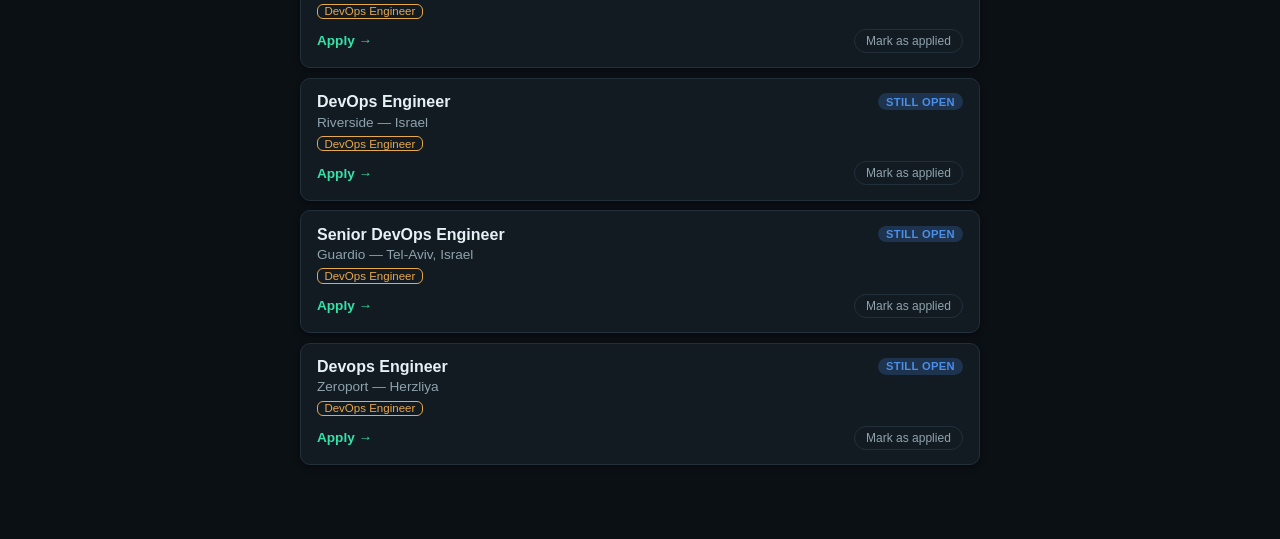
==== commit 75193c1d: "Session 28: role selection + mark-as-applied (local-only) Two real, functional PWA features, both pu" ====
--- a/pwa/index.html
+++ b/pwa/index.html
@@ -38,6 +38,13 @@
       <p class="budget-note" id="budget-note"></p>
     </section>
 
+    <section class="role-filters" id="role-filters" aria-label="Role filters" hidden>
+      <h2>Show roles</h2>
+      <div class="role-filter-toggles" id="role-filter-toggles">
+        <!-- Filled by app.js: one toggle per role category seen in latest_scan.json's matches -->
+      </div>
+    </section>
+
     <div id="job-groups">
       <!-- Filled by app.js: one .job-group per scan_status, from latest_scan.json -->
     </div>
@@ -53,6 +60,7 @@
     <img src="real_mascot.png" alt="TheScanner mascot">
   </div>
 
+  <script src="preferences.js"></script>
   <script src="app.js"></script>
 </body>
 </html>
--- a/pwa/styles.css
+++ b/pwa/styles.css
@@ -235,6 +235,38 @@
   font-style: italic;
 }
 
+/* --- Role filters (Session 28): local-only display filter, never
+   changes what roles.json/the backend scan looks for — see
+   preferences.js. Hidden via the HTML `hidden` attribute (toggled from
+   app.js) when there's nothing to filter yet, rather than always
+   showing an empty "Show roles" heading. --- */
+.role-filters {
+  background: var(--bg-elevated);
+  border: 1px solid var(--border);
+  border-radius: 10px;
+  padding: 1rem;
+  margin: 1rem 0;
+}
+
+.role-filters h2 {
+  margin: 0 0 0.5rem;
+  font-size: 0.95rem;
+}
+
+.role-filter-toggles {
+  display: flex;
+  flex-wrap: wrap;
+  gap: 0.5rem 1rem;
+}
+
+.role-filter-toggle {
+  display: flex;
+  align-items: center;
+  gap: 0.4rem;
+  font-size: 0.85rem;
+  cursor: pointer;
+}
+
 /* --- Job groups + cards --- */
 .job-group h2 {
   font-size: 1rem;
@@ -302,9 +334,18 @@
   margin-top: 0.4rem;
 }
 
+/* --- Mark-as-applied (Session 28): local-only, ADR-0011/ADR-0014 —
+   application_status never leaves this device's localStorage. --- */
+.job-card-actions {
+  display: flex;
+  align-items: center;
+  justify-content: space-between;
+  gap: 0.75rem;
+  margin-top: 0.6rem;
+}
+
 .apply-link {
   display: inline-block;
-  margin-top: 0.6rem;
   color: var(--radar-green);
   text-decoration: none;
   font-size: 0.85rem;
@@ -313,6 +354,36 @@
 
 .apply-link:hover {
   text-decoration: underline;
+}
+
+.mark-applied-btn {
+  background: transparent;
+  border: 1px solid var(--border);
+  color: var(--text-dim);
+  border-radius: 999px;
+  padding: 0.25rem 0.7rem;
+  font-size: 0.75rem;
+  cursor: pointer;
+}
+
+.mark-applied-btn:hover {
+  border-color: var(--radar-green);
+  color: var(--text);
+}
+
+/* The card itself dims slightly once applied — a quiet "you've already
+   acted on this one" signal that doesn't fight for attention against
+   the new/still_open badge, which is about the posting, not the user's
+   own progress on it. */
+.job-card.applied {
+  opacity: 0.6;
+}
+
+.job-card.applied .mark-applied-btn {
+  background: color-mix(in srgb, var(--radar-green) 18%, transparent);
+  border-color: var(--radar-green);
+  color: var(--radar-green);
+  font-weight: 600;
 }
 
 .empty-state, .error-state {
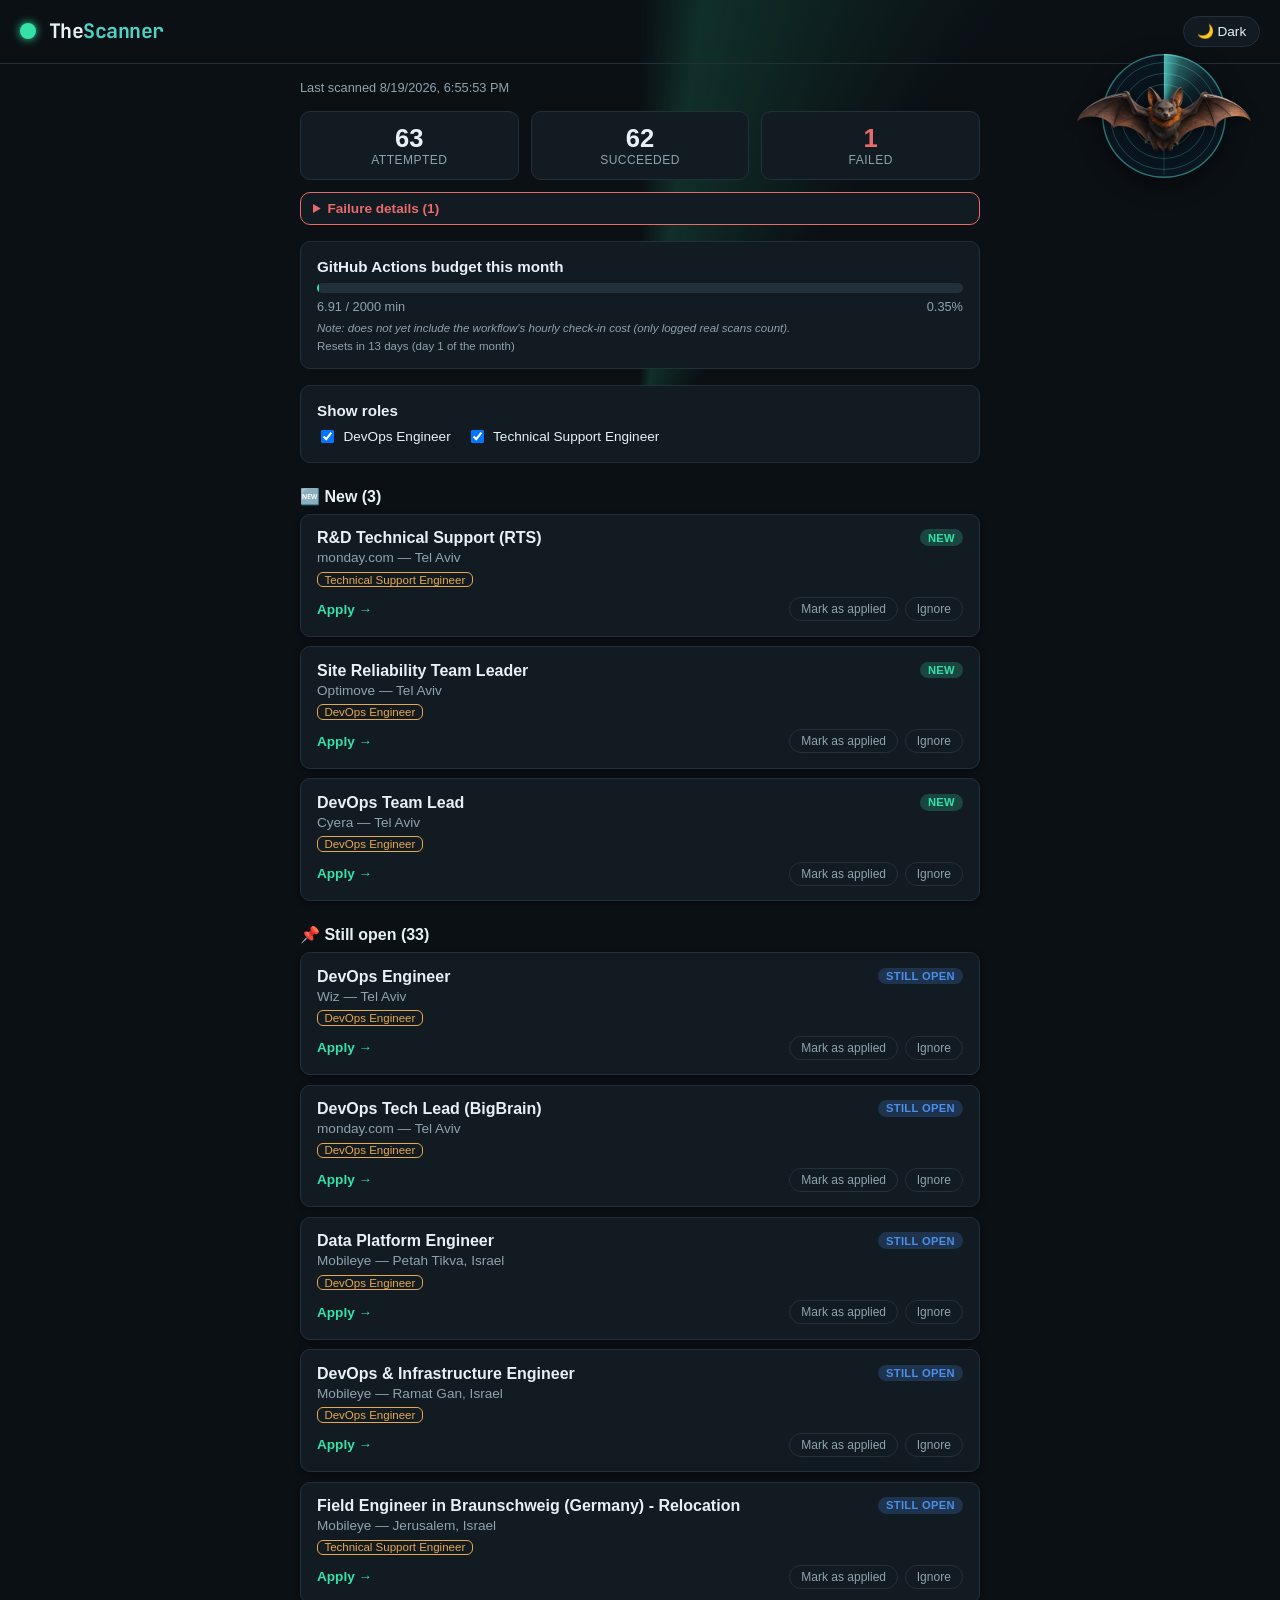
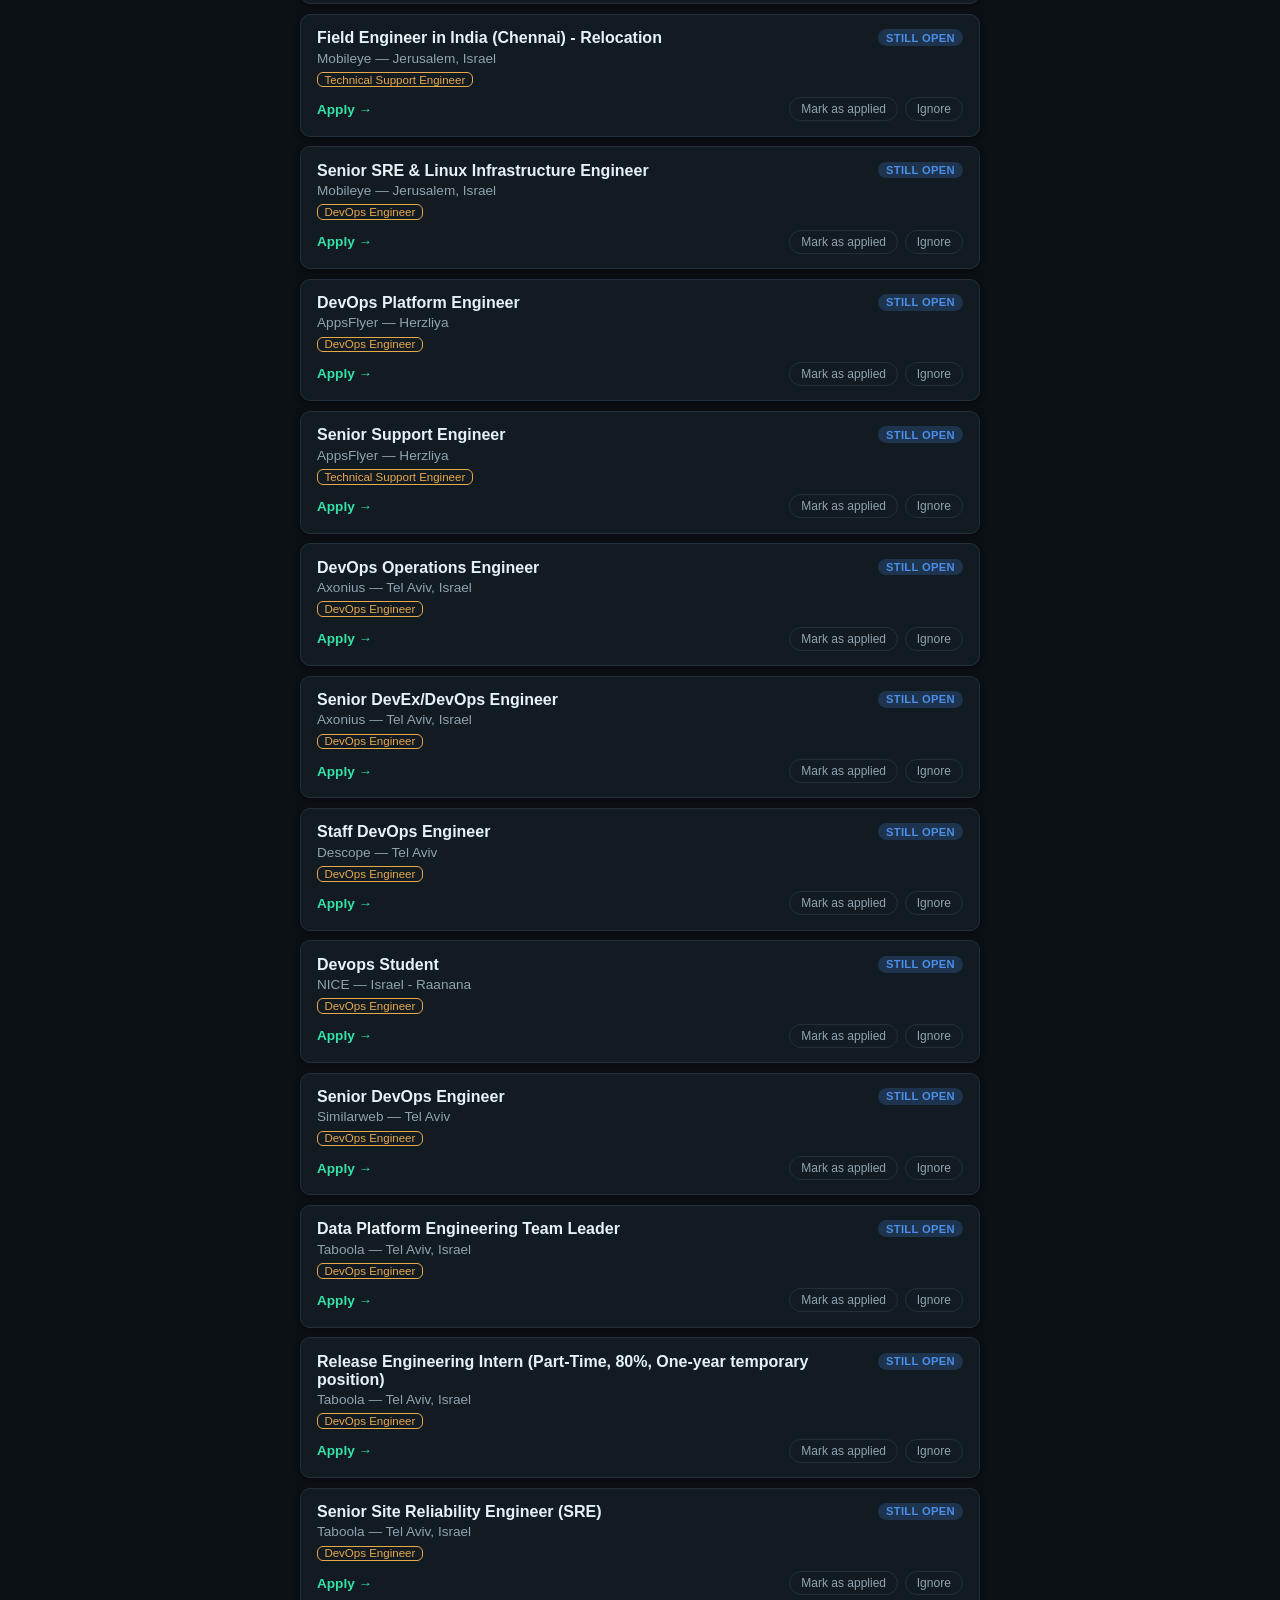
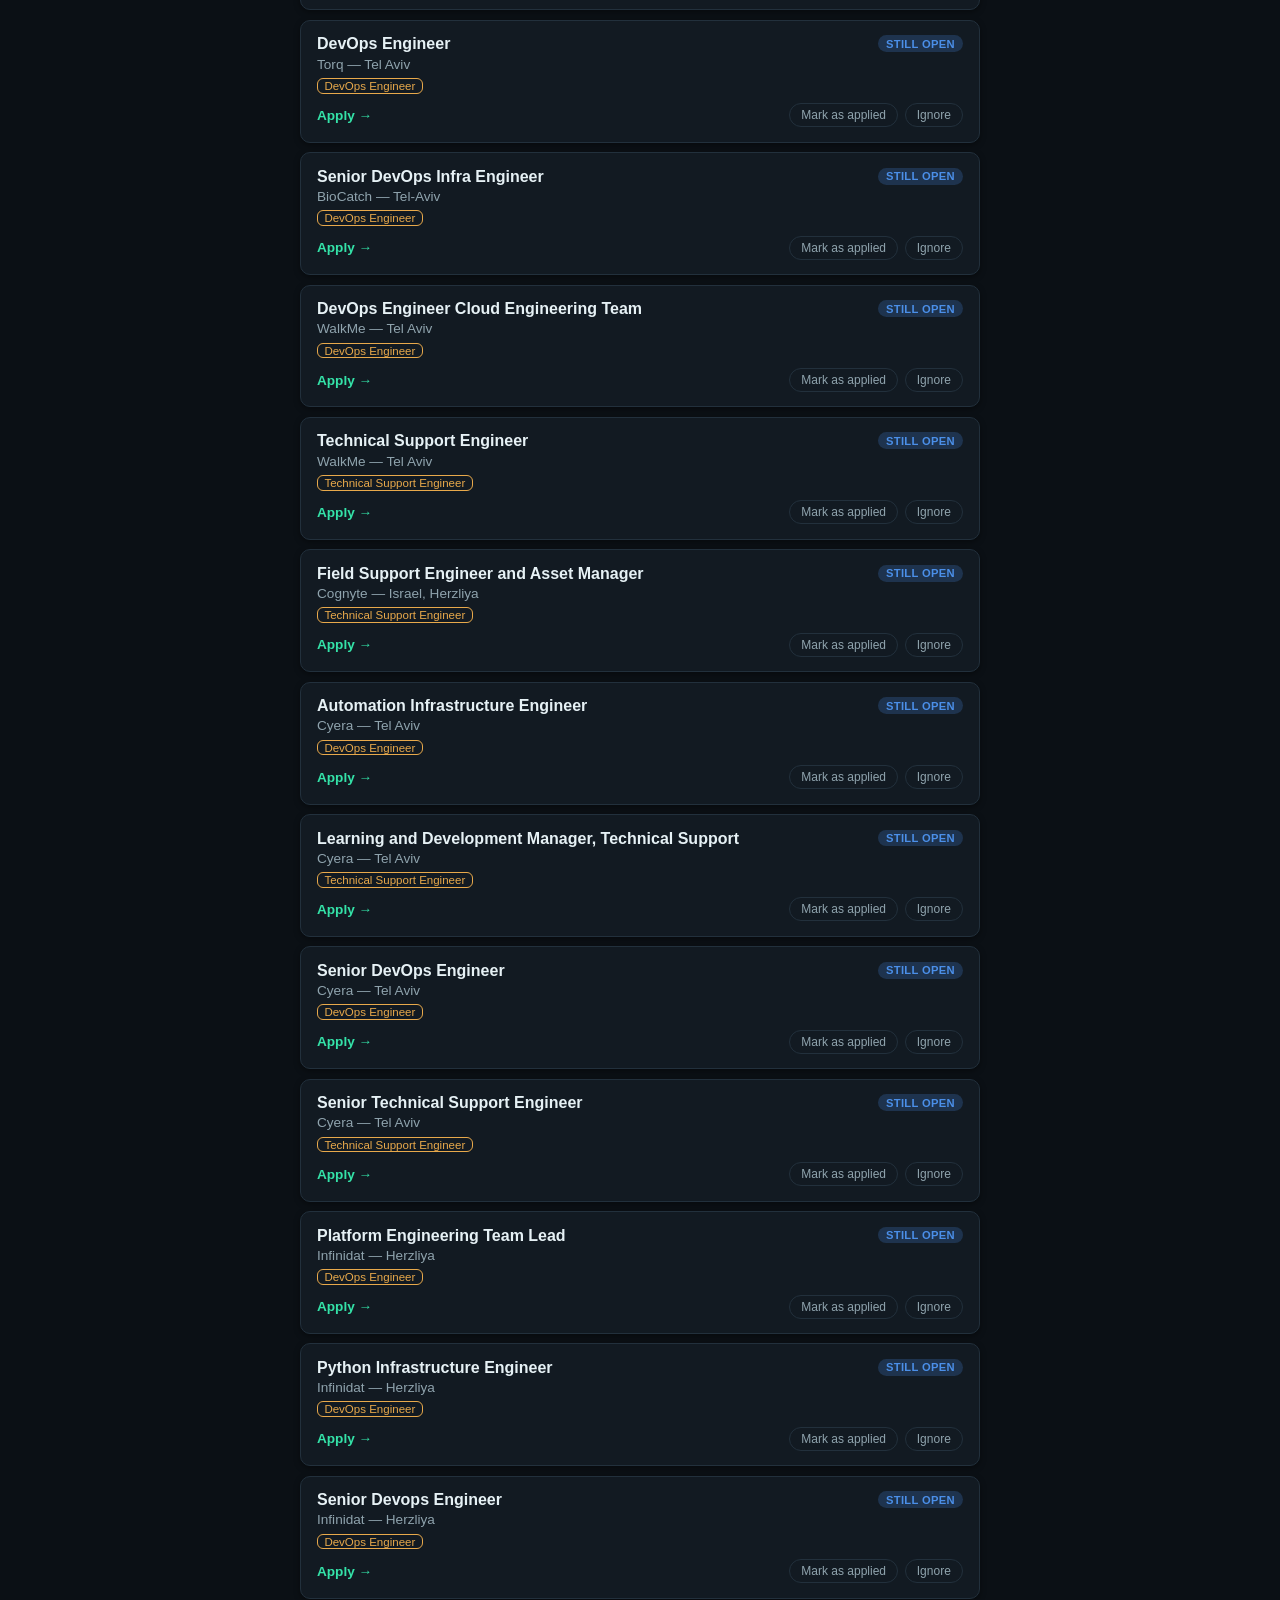
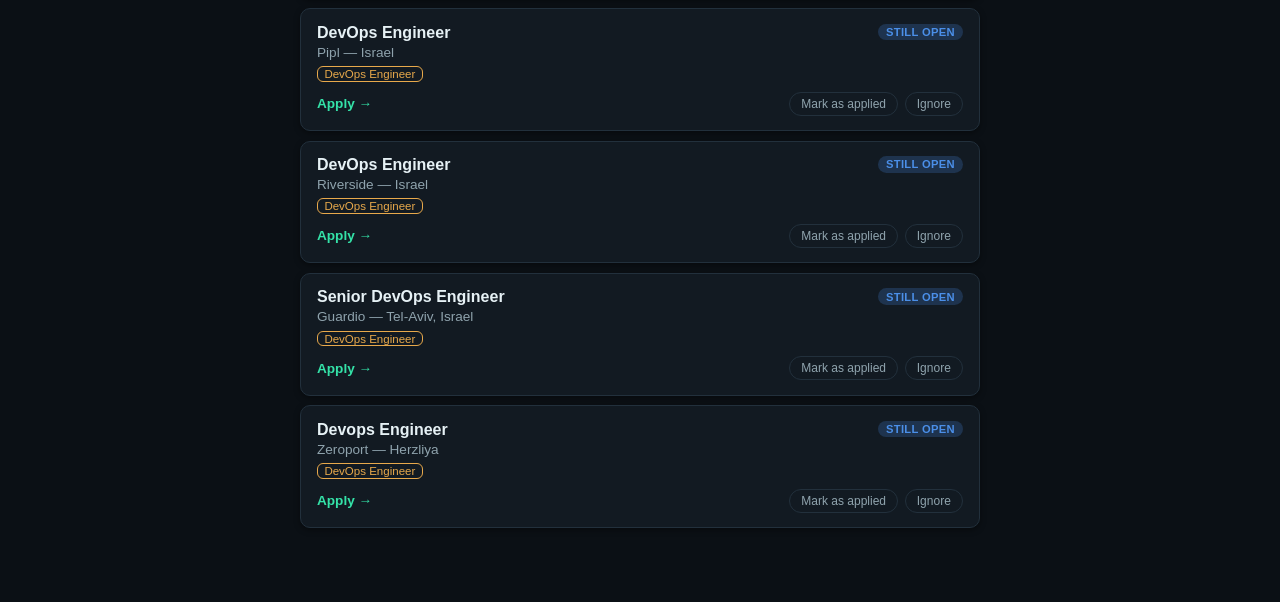
==== commit f5c48c66: "Session 31: real failure detail + configurable days-until-budget-reset Renders latest_scan.json's fa" ====
--- a/pwa/index.html
+++ b/pwa/index.html
@@ -29,6 +29,13 @@
       <!-- Filled by app.js from latest_scan.json -->
     </section>
 
+    <details class="failures-detail" id="failures-detail" hidden>
+      <summary id="failures-summary">Failure details</summary>
+      <ul id="failures-list">
+        <!-- Filled by app.js from latest_scan.json's failures list -->
+      </ul>
+    </details>
+
     <section class="budget-widget" aria-label="Scan budget">
       <h2>GitHub Actions budget this month</h2>
       <div class="budget-bar-track">
@@ -36,6 +43,7 @@
       </div>
       <div class="budget-numbers" id="budget-numbers"></div>
       <p class="budget-note" id="budget-note"></p>
+      <p class="budget-reset" id="budget-reset"></p>
     </section>
 
     <section class="role-filters" id="role-filters" aria-label="Role filters" hidden>
--- a/pwa/styles.css
+++ b/pwa/styles.css
@@ -182,6 +182,51 @@
   color: var(--error-red);
 }
 
+/* --- Failure details (Session 31): real company+error list from
+   latest_scan.json's `failures`, collapsed by default since it's
+   optional depth beyond the summary strip's Failed count, and hidden
+   entirely (via the HTML `hidden` attribute) on a clean scan. --- */
+.failures-detail {
+  background: var(--bg-elevated);
+  border: 1px solid var(--error-red);
+  border-radius: 10px;
+  padding: 0.5rem 0.75rem;
+  margin: -0.25rem 0 1rem;
+  font-size: 0.85rem;
+}
+
+.failures-detail summary {
+  cursor: pointer;
+  color: var(--error-red);
+  font-weight: 600;
+}
+
+.failures-detail ul {
+  list-style: none;
+  margin: 0.5rem 0 0;
+  padding: 0;
+}
+
+.failures-detail li {
+  display: flex;
+  flex-direction: column;
+  padding: 0.4rem 0;
+  border-top: 1px solid var(--border);
+}
+
+.failures-detail li:first-child {
+  border-top: none;
+}
+
+.failure-company {
+  font-weight: 600;
+}
+
+.failure-error {
+  color: var(--text-dim);
+  font-size: 0.78rem;
+}
+
 .generated-at {
   color: var(--text-dim);
   font-size: 0.8rem;
@@ -233,6 +278,12 @@
   color: var(--text-dim);
   margin: 0.5rem 0 0;
   font-style: italic;
+}
+
+.budget-reset {
+  font-size: 0.72rem;
+  color: var(--text-dim);
+  margin: 0.35rem 0 0;
 }
 
 /* --- Role filters (Session 28): local-only display filter, never
@@ -356,7 +407,13 @@
   text-decoration: underline;
 }
 
-.mark-applied-btn {
+.job-card-buttons {
+  display: flex;
+  gap: 0.4rem;
+}
+
+.mark-applied-btn,
+.mark-ignored-btn {
   background: transparent;
   border: 1px solid var(--border);
   color: var(--text-dim);
@@ -368,6 +425,11 @@
 
 .mark-applied-btn:hover {
   border-color: var(--radar-green);
+  color: var(--text);
+}
+
+.mark-ignored-btn:hover {
+  border-color: var(--text-dim);
   color: var(--text);
 }
 
@@ -384,6 +446,35 @@
   border-color: var(--radar-green);
   color: var(--radar-green);
   font-weight: 600;
+}
+
+/* Ignored jobs (Session 30) dim further than applied — they've already
+   moved out of the new/still_open groups entirely into their own
+   section below, so this is a secondary confirmation inside that
+   section, not the primary "you acted on this" signal the way it is
+   for applied cards still sitting among active matches. */
+.job-card.ignored {
+  opacity: 0.45;
+}
+
+.job-card.ignored .mark-ignored-btn {
+  background: color-mix(in srgb, var(--text-dim) 18%, transparent);
+  border-color: var(--text-dim);
+  color: var(--text);
+  font-weight: 600;
+}
+
+/* The Ignored section itself sits visually apart at the bottom of the
+   list — a top border and dimmer heading, rather than looking like just
+   another new/still_open group with a different emoji. */
+.job-group-ignored {
+  margin-top: 1.5rem;
+  padding-top: 1rem;
+  border-top: 1px dashed var(--border);
+}
+
+.job-group-ignored h2 {
+  color: var(--text-dim);
 }
 
 .empty-state, .error-state {
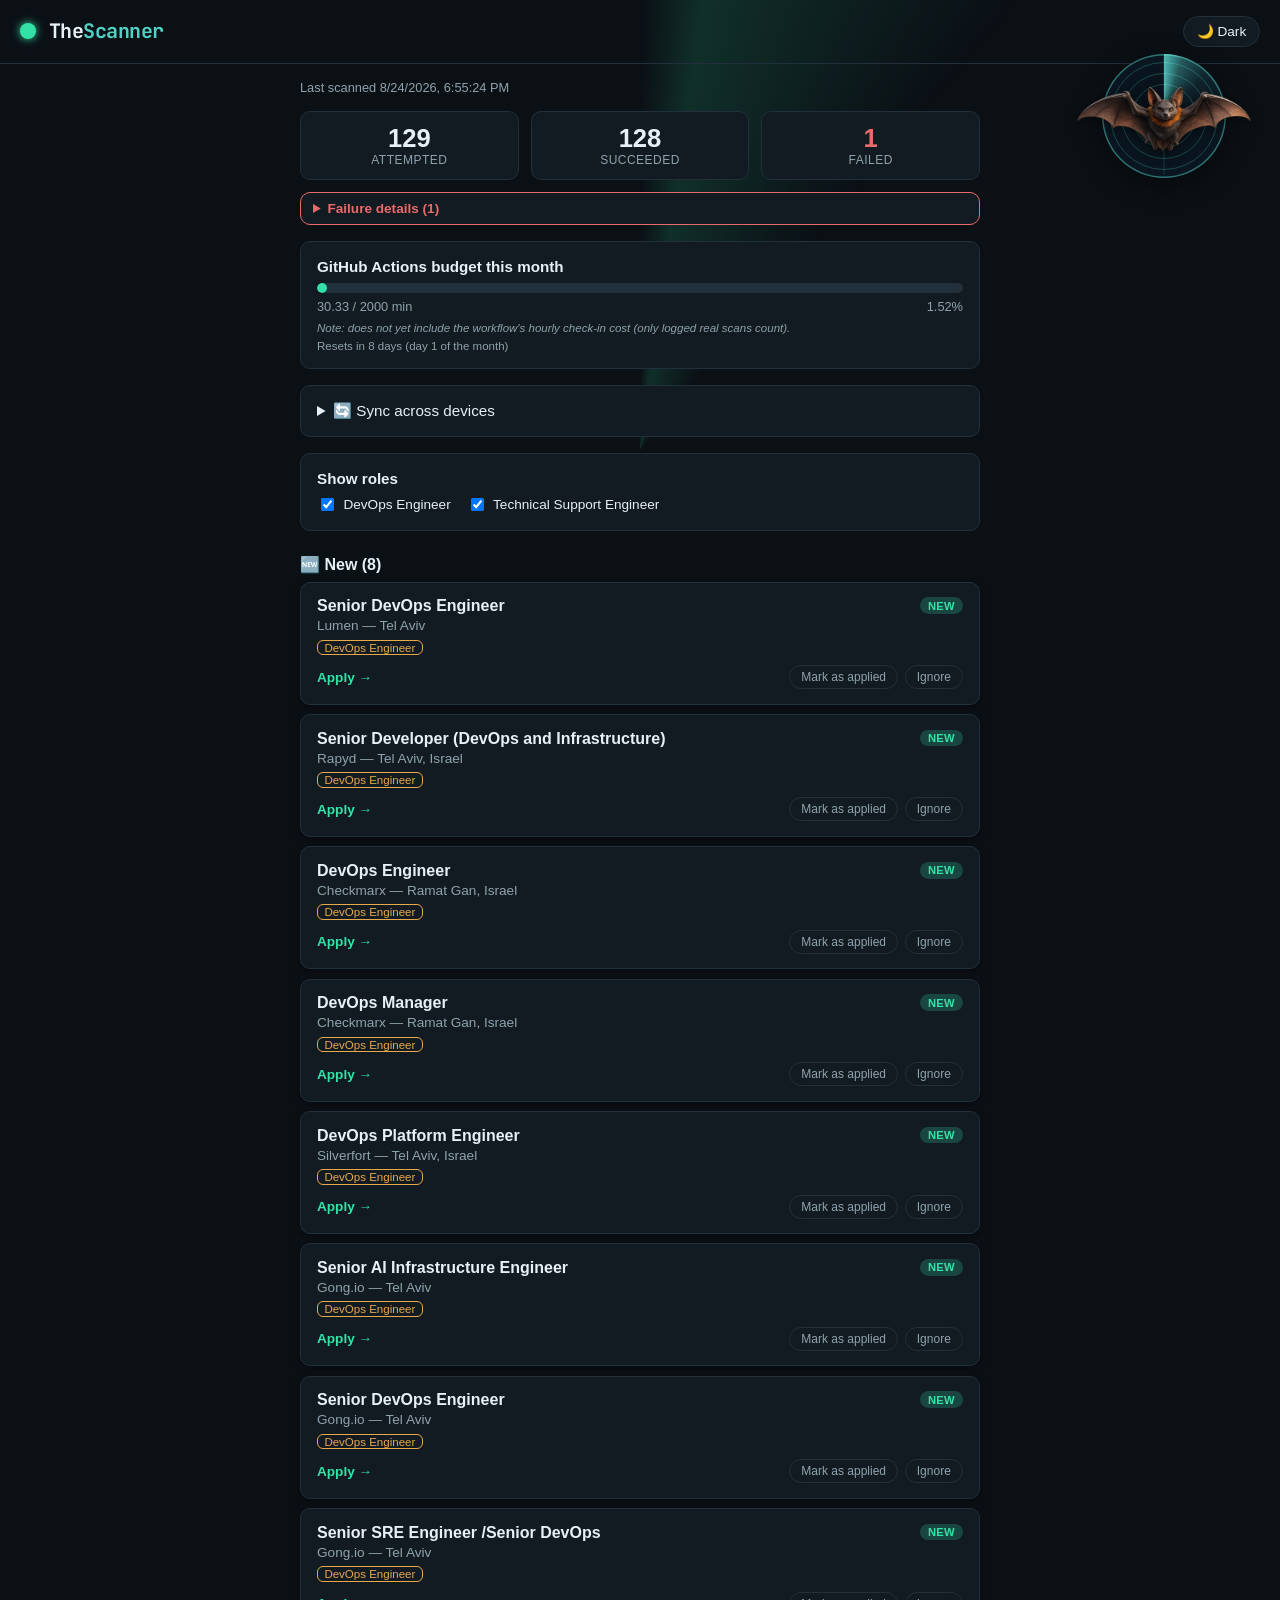
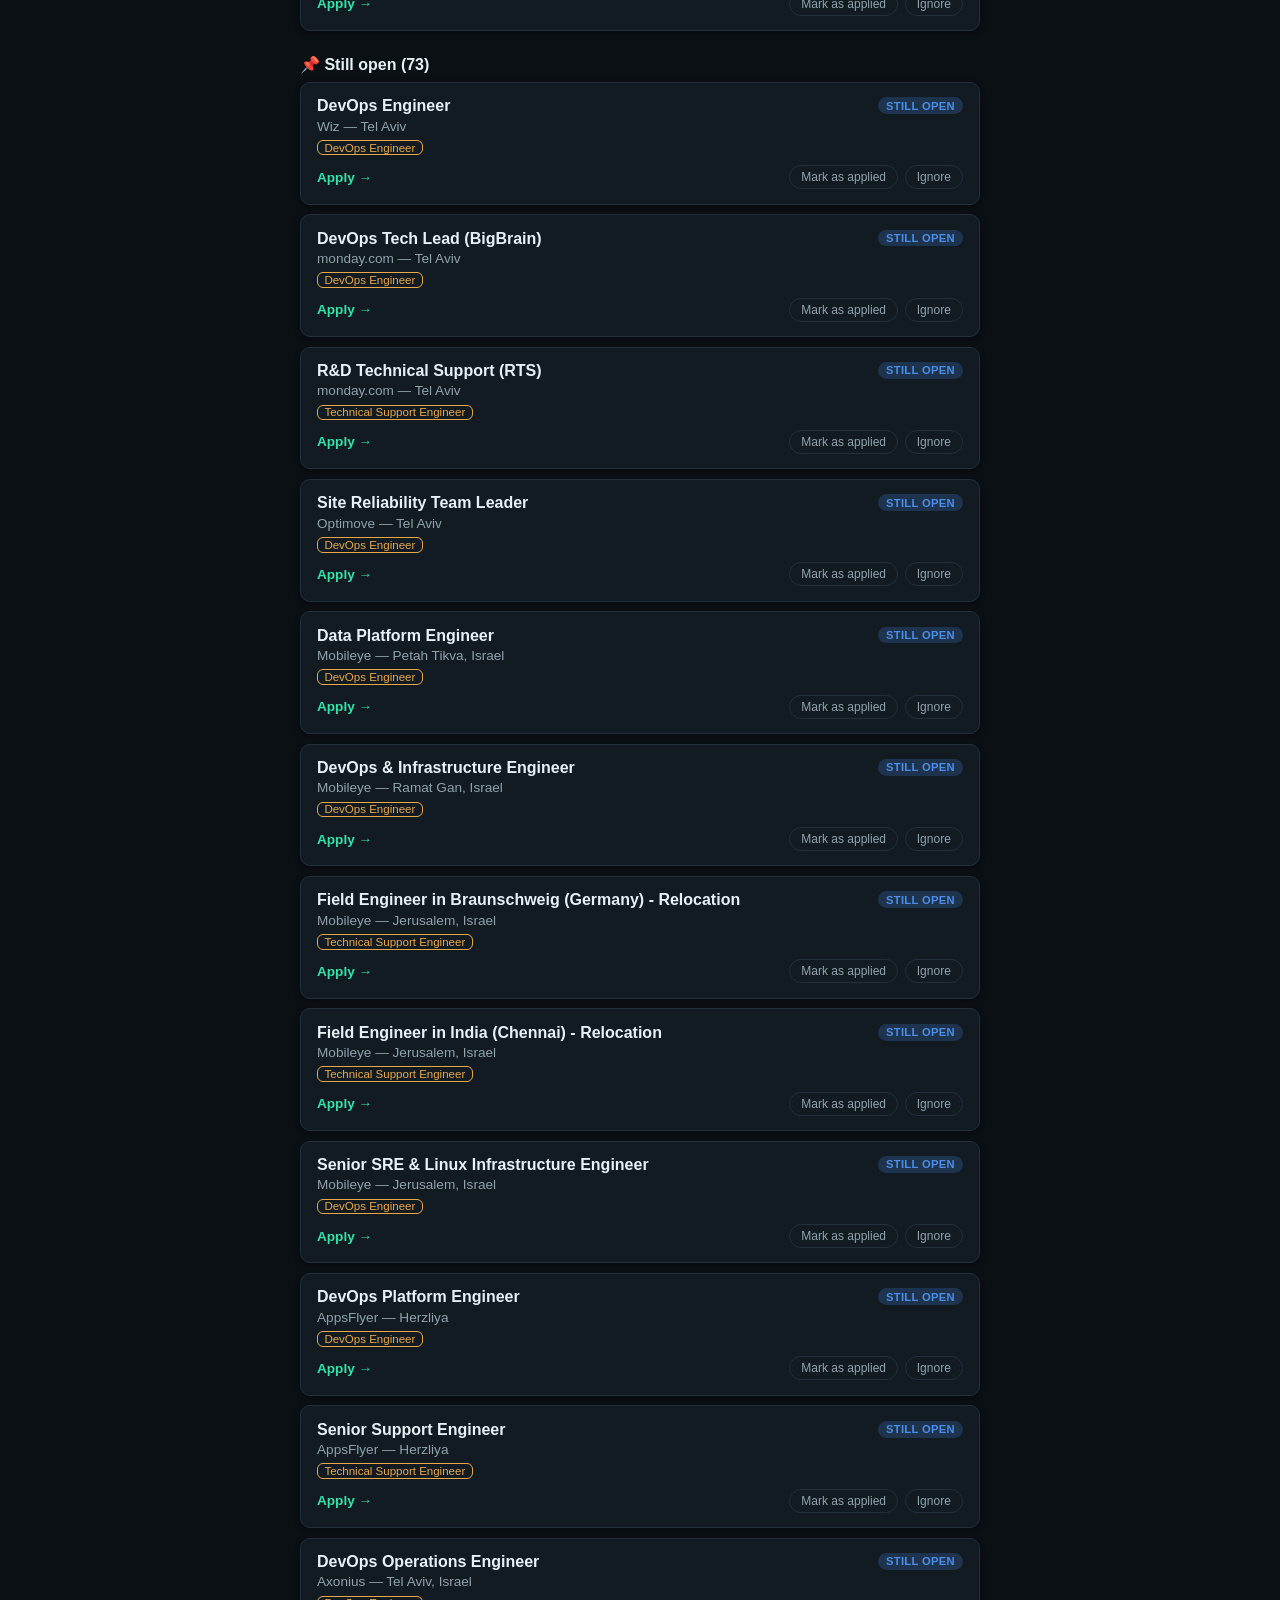
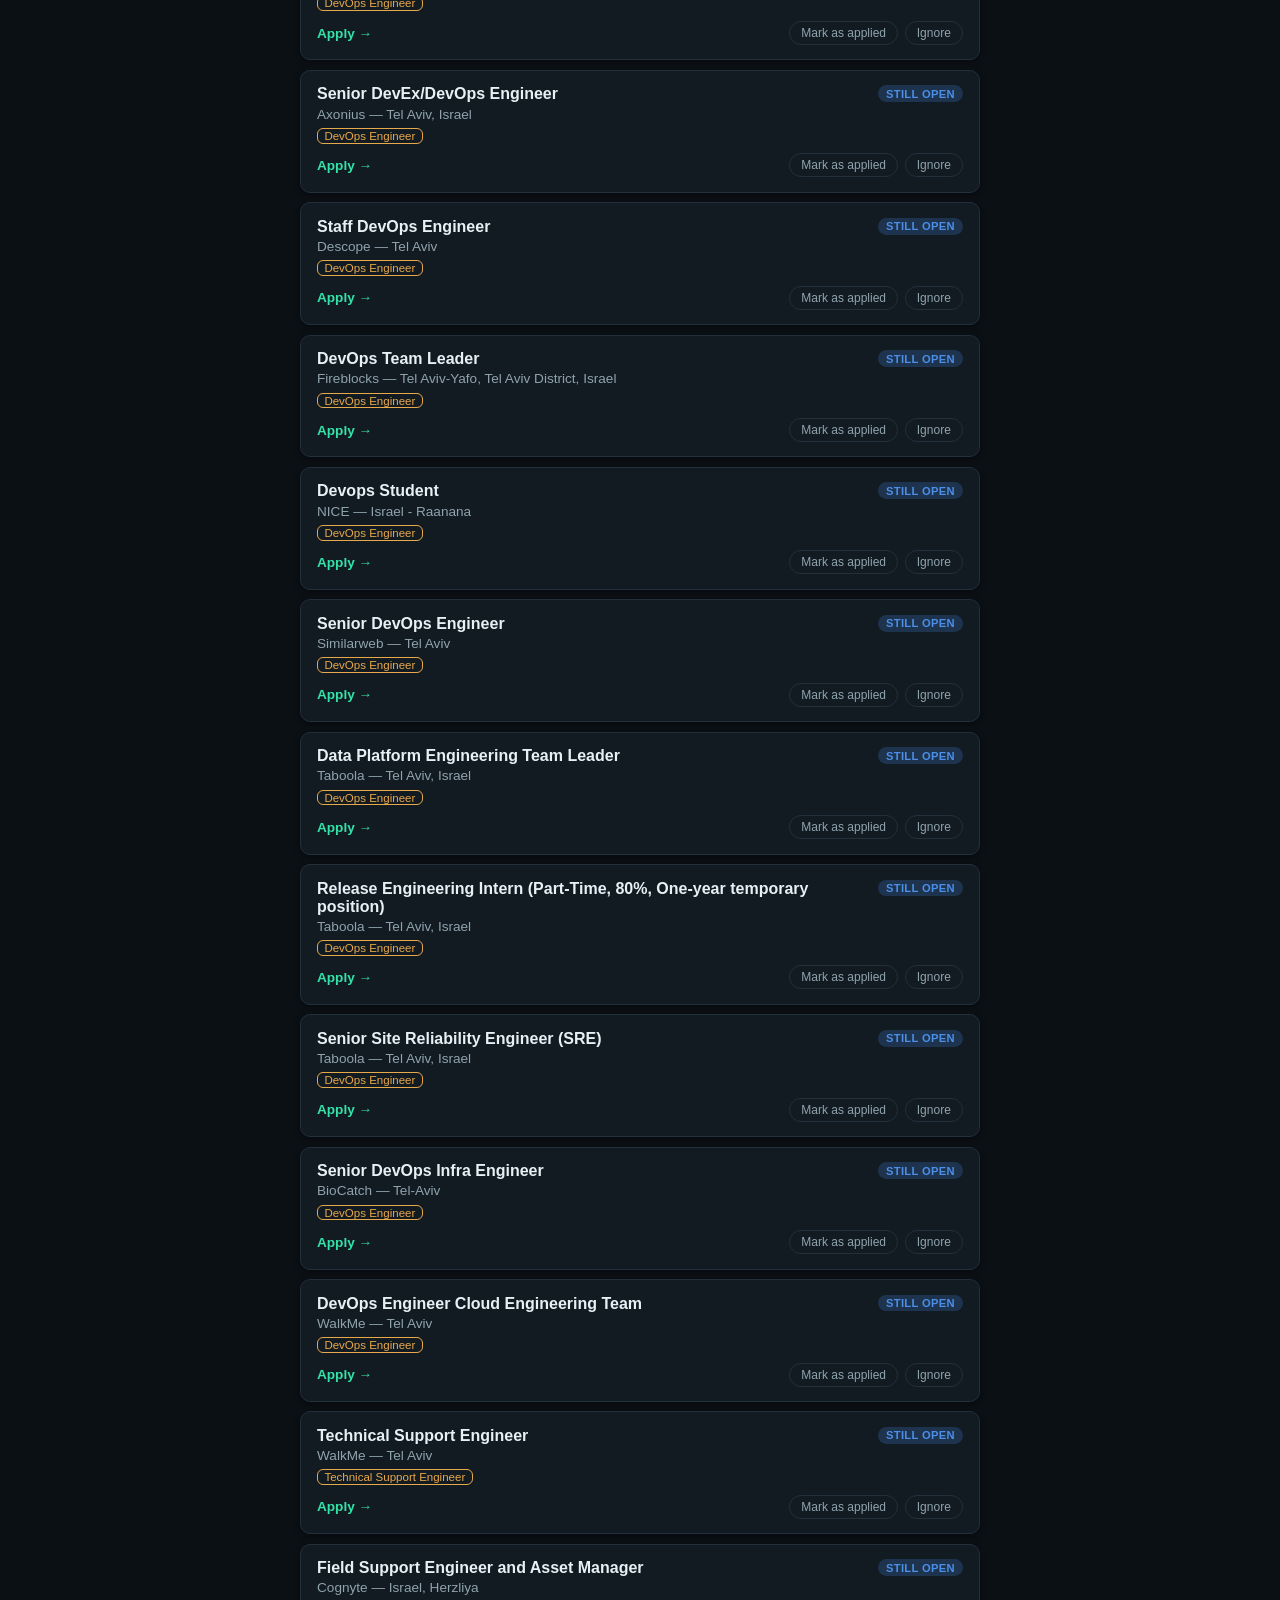
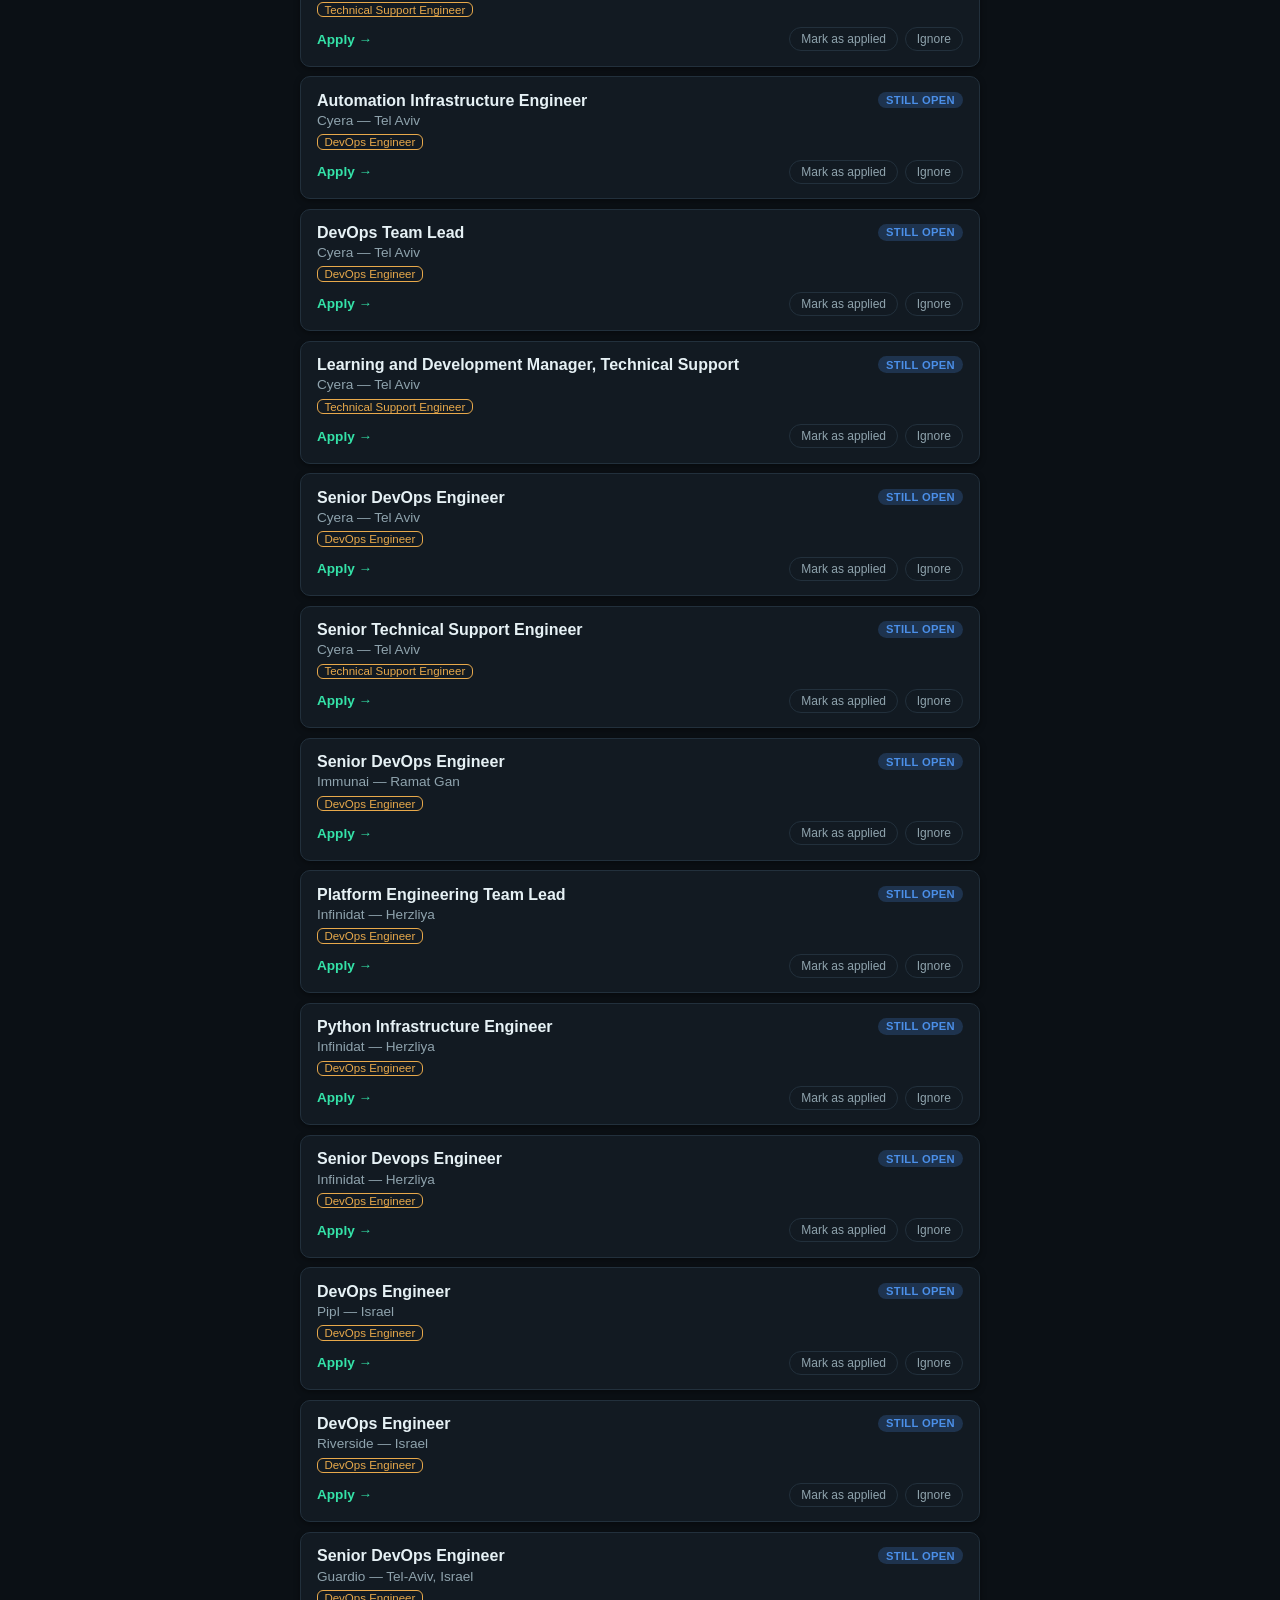
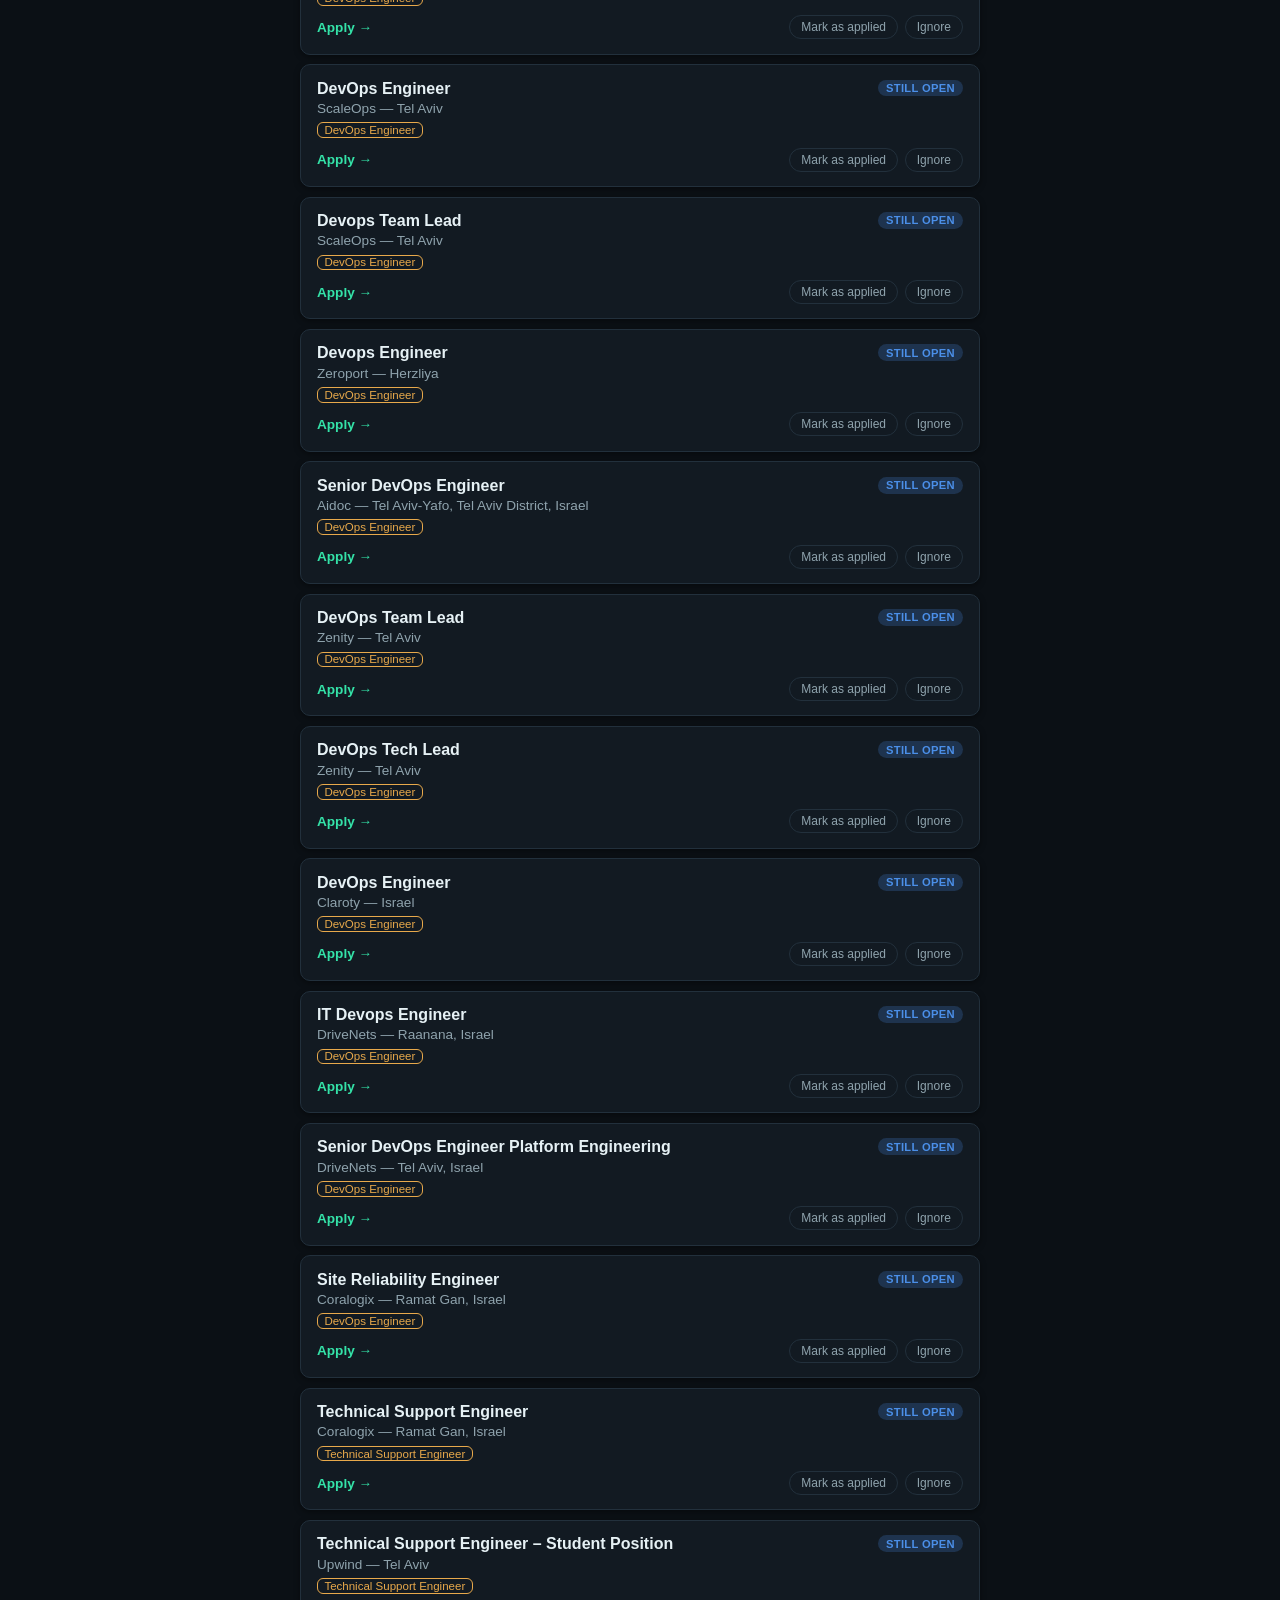
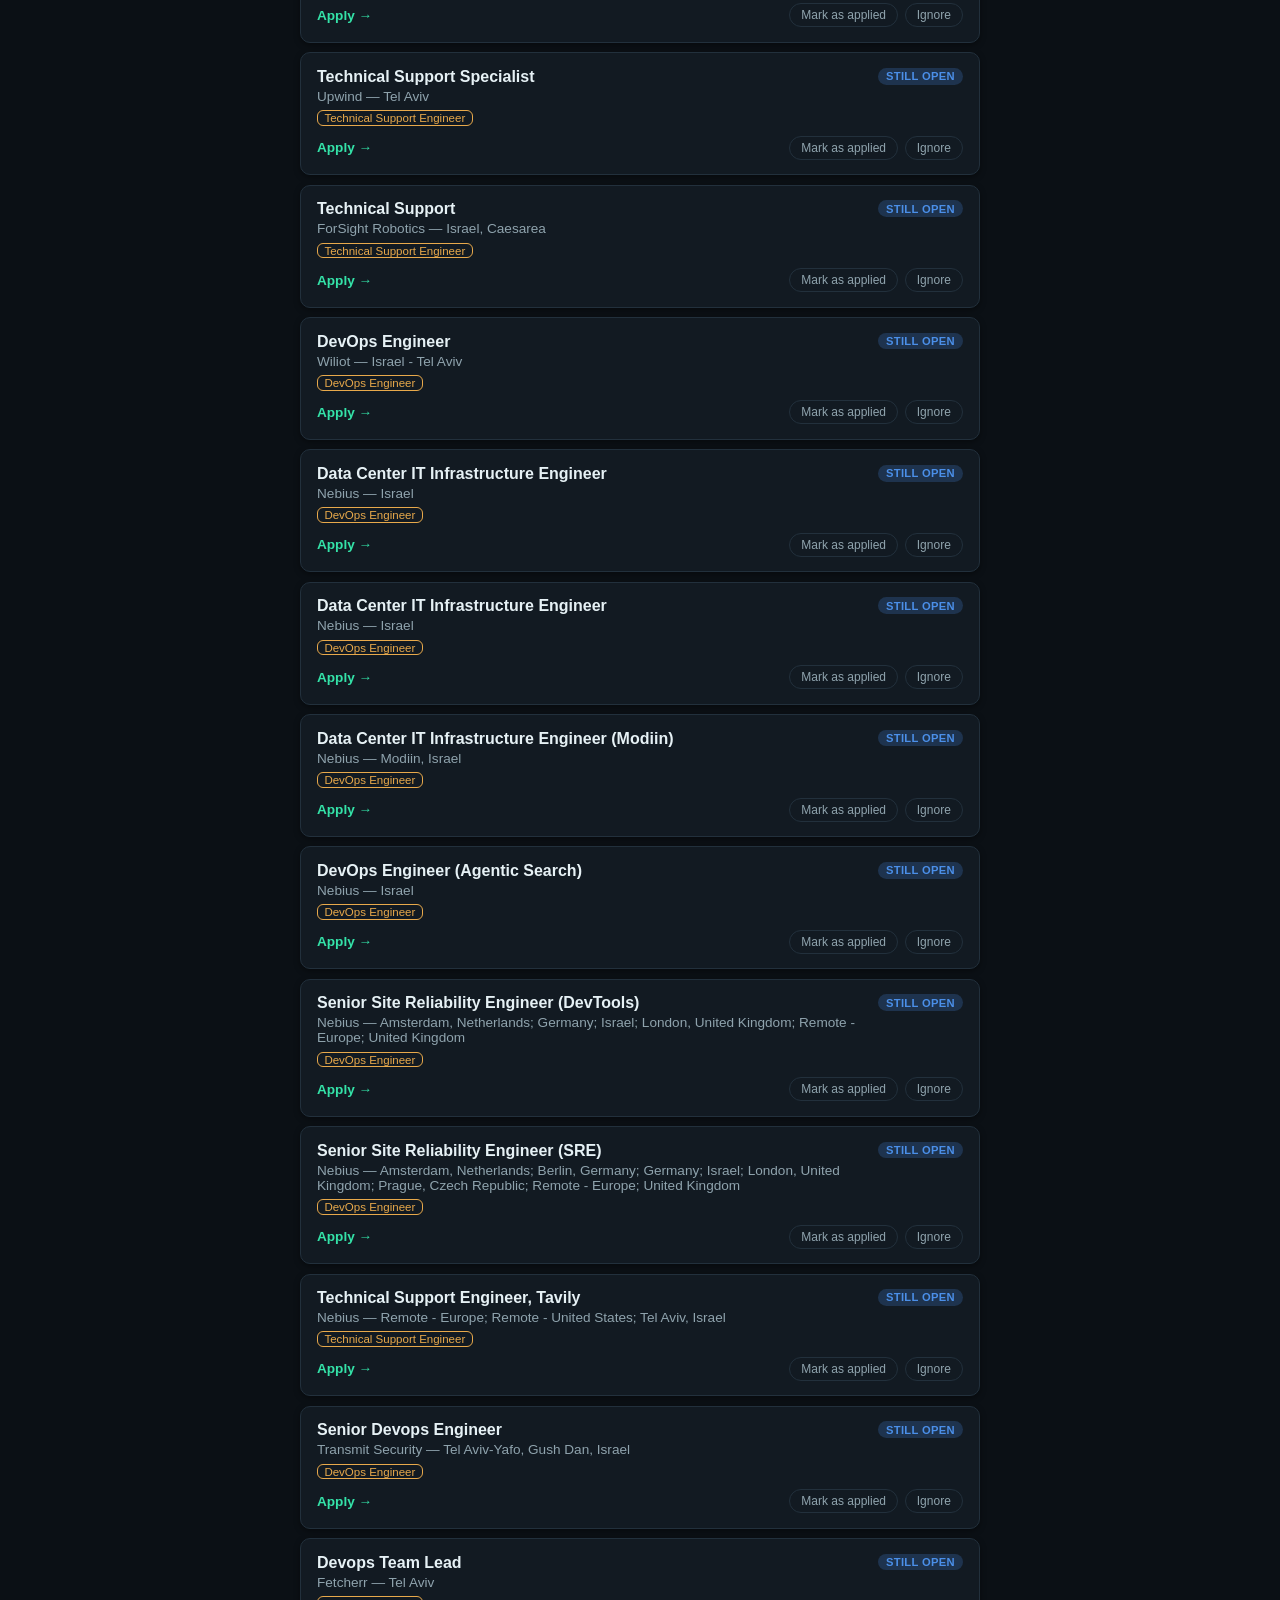
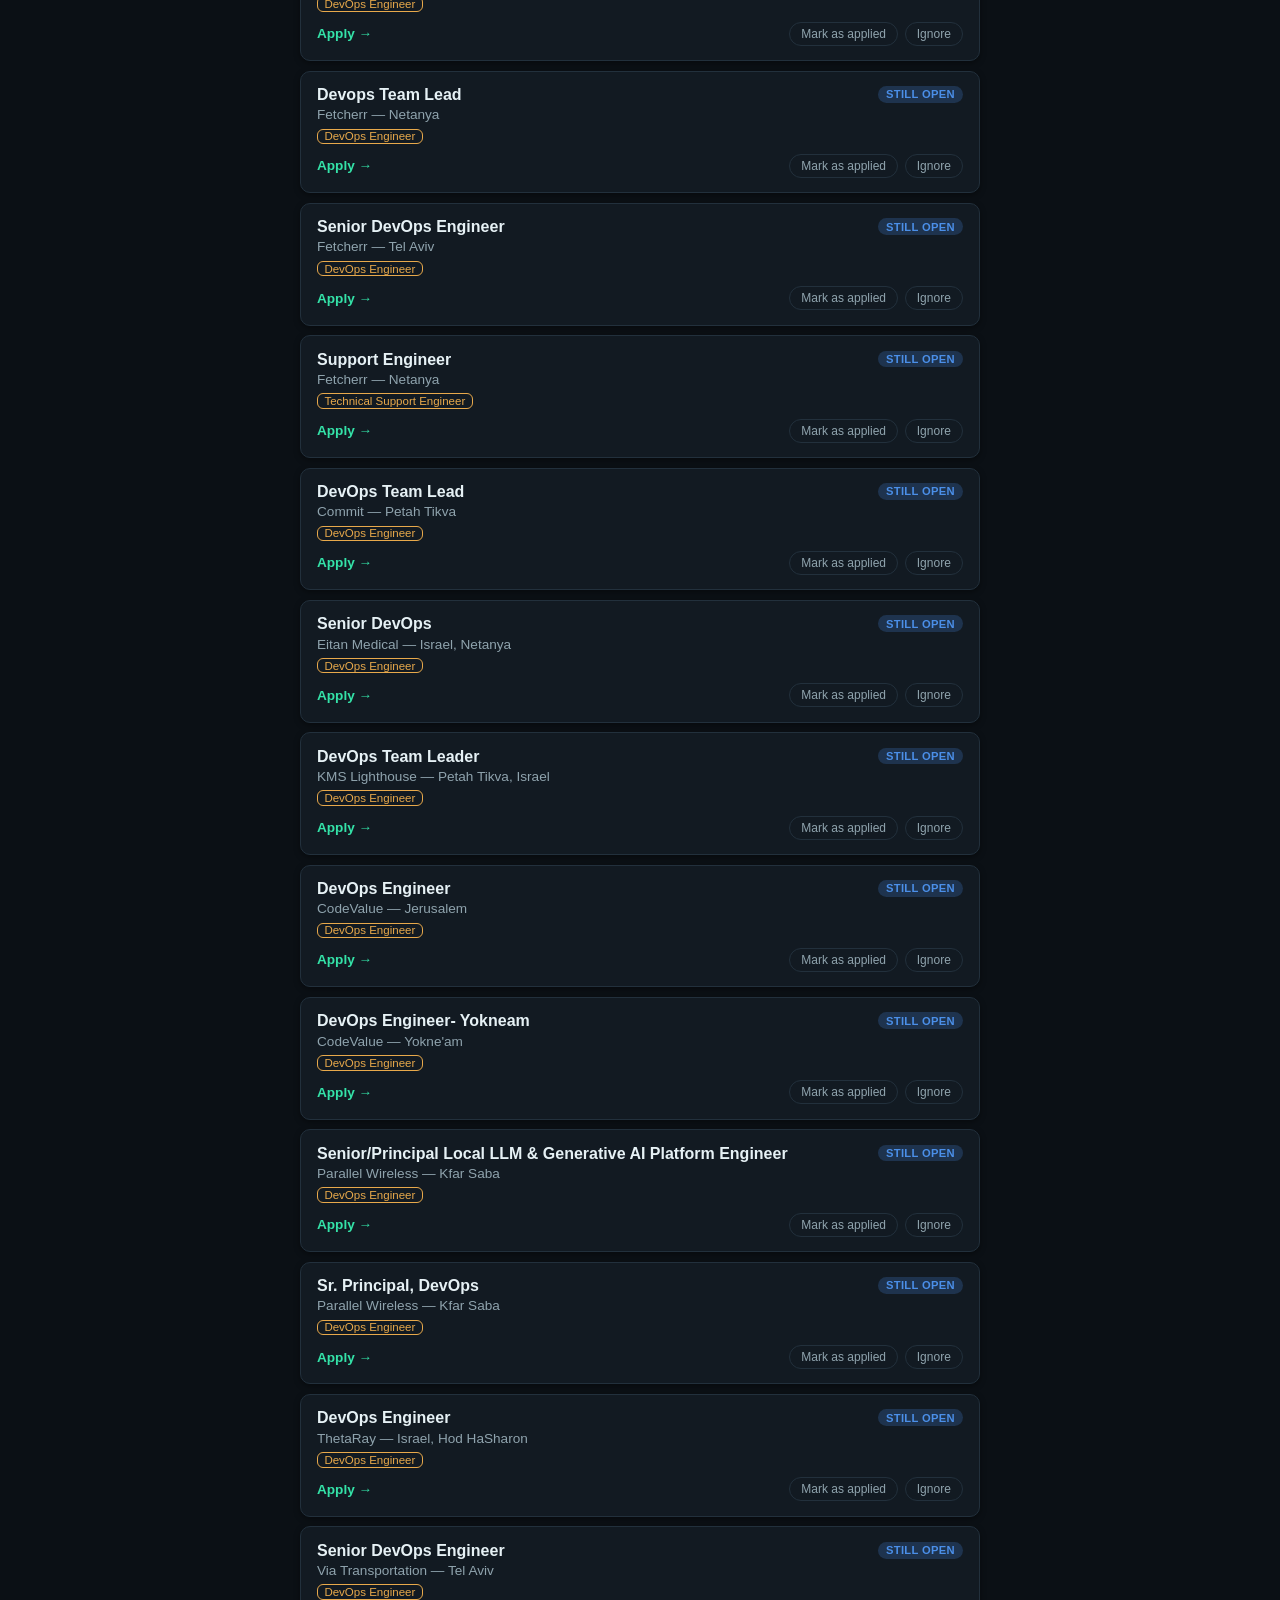
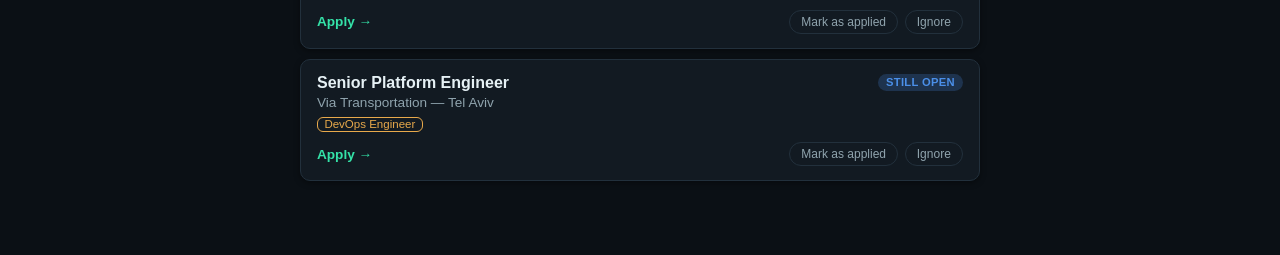
==== commit 9ca49f85: "Session 44: cross-device sync for applied/ignored status Add cross-device sync for application_statu" ====
--- a/pwa/index.html
+++ b/pwa/index.html
@@ -46,6 +46,22 @@
       <p class="budget-reset" id="budget-reset"></p>
     </section>
 
+    <details class="sync-settings" id="sync-settings">
+      <summary>🔄 Sync across devices</summary>
+      <p class="sync-settings-help">
+        Applied/ignored marks sync between this device and your other
+        devices once you enter the same sync secret on each of them
+        (set once in Cloudflare, never shown here). This value is only
+        ever stored on this device — it's never written into the app
+        itself.
+      </p>
+      <div class="sync-settings-row">
+        <input type="password" id="sync-secret-input" placeholder="Sync secret" autocomplete="off" />
+        <button type="button" id="sync-secret-save">Save</button>
+      </div>
+      <p class="sync-status" id="sync-status-text"></p>
+    </details>
+
     <section class="role-filters" id="role-filters" aria-label="Role filters" hidden>
       <h2>Show roles</h2>
       <div class="role-filter-toggles" id="role-filter-toggles">
--- a/pwa/styles.css
+++ b/pwa/styles.css
@@ -318,6 +318,62 @@
   cursor: pointer;
 }
 
+/* --- Sync settings (Session 44): the one place the shared sync
+   secret ever gets typed in, and the only place it's ever stored —
+   this device's own localStorage, never the app's own source. A
+   <details> rather than always-visible like .role-filters, since this
+   is a one-time-per-device setup step most visits never need to
+   touch again. --- */
+.sync-settings {
+  background: var(--bg-elevated);
+  border: 1px solid var(--border);
+  border-radius: 10px;
+  padding: 1rem;
+  margin: 1rem 0;
+}
+
+.sync-settings summary {
+  font-size: 0.95rem;
+  cursor: pointer;
+}
+
+.sync-settings-help {
+  font-size: 0.78rem;
+  color: var(--text-dim);
+  margin: 0.6rem 0;
+}
+
+.sync-settings-row {
+  display: flex;
+  gap: 0.5rem;
+}
+
+.sync-settings-row input {
+  flex: 1;
+  background: var(--bg);
+  border: 1px solid var(--border);
+  border-radius: 6px;
+  color: var(--text);
+  padding: 0.5rem 0.6rem;
+  font-size: 0.85rem;
+}
+
+.sync-settings-row button {
+  background: var(--radar-green-dim);
+  color: var(--text);
+  border: 1px solid var(--border);
+  border-radius: 6px;
+  padding: 0.5rem 0.9rem;
+  font-size: 0.85rem;
+  cursor: pointer;
+}
+
+.sync-status {
+  font-size: 0.72rem;
+  color: var(--text-dim);
+  margin: 0.5rem 0 0;
+}
+
 /* --- Job groups + cards --- */
 .job-group h2 {
   font-size: 1rem;
